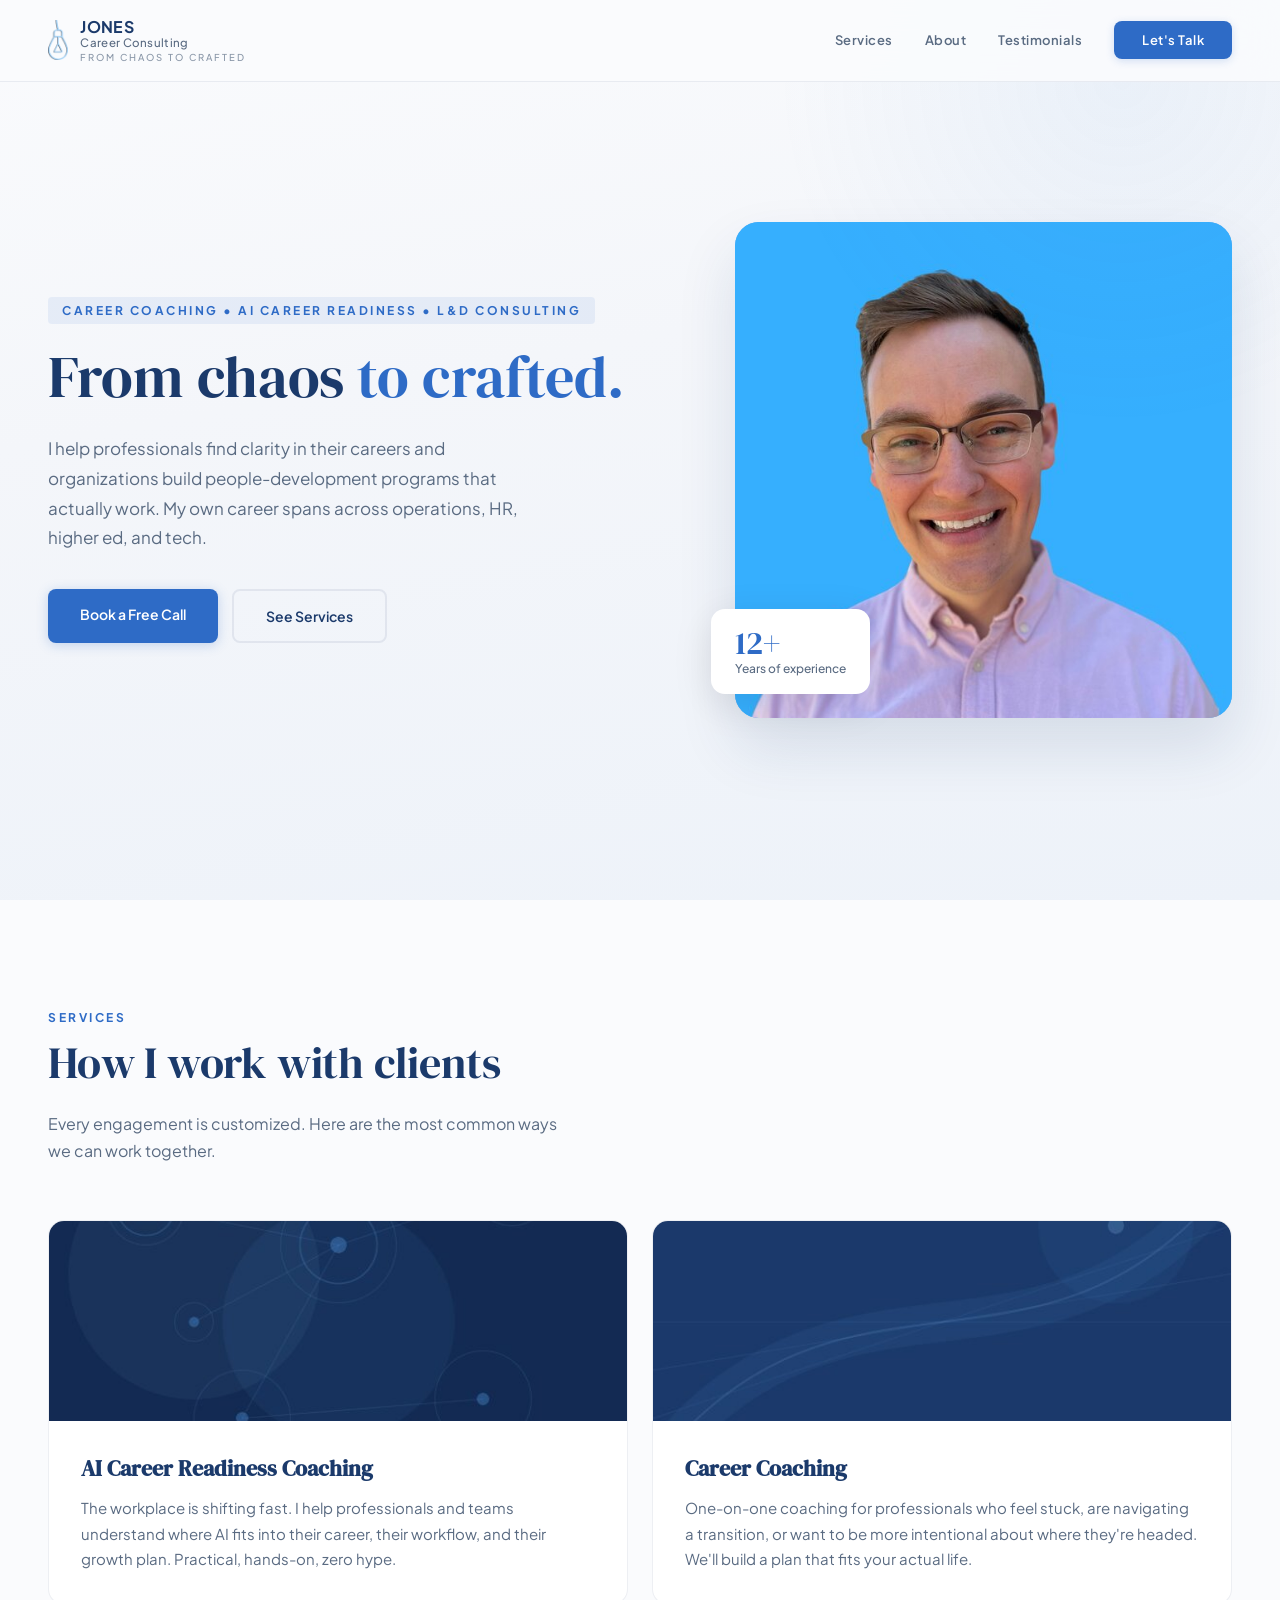
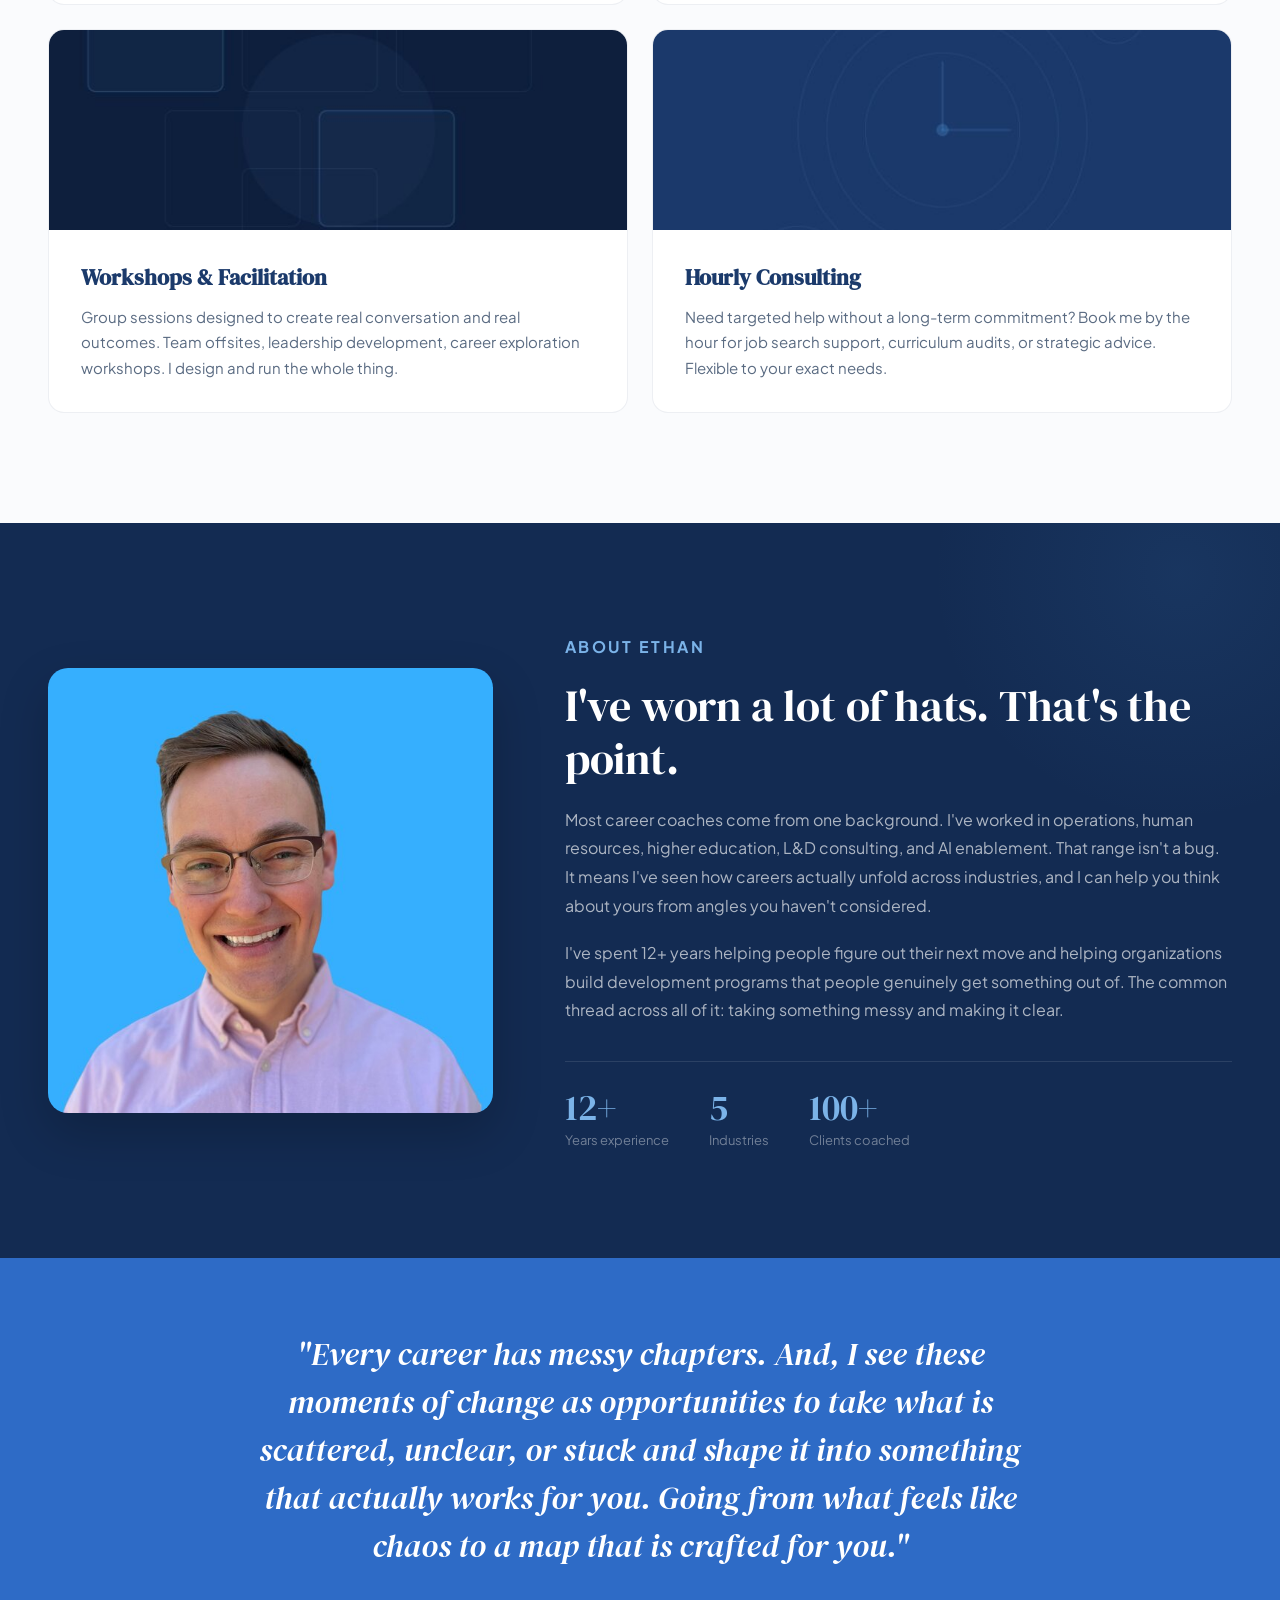
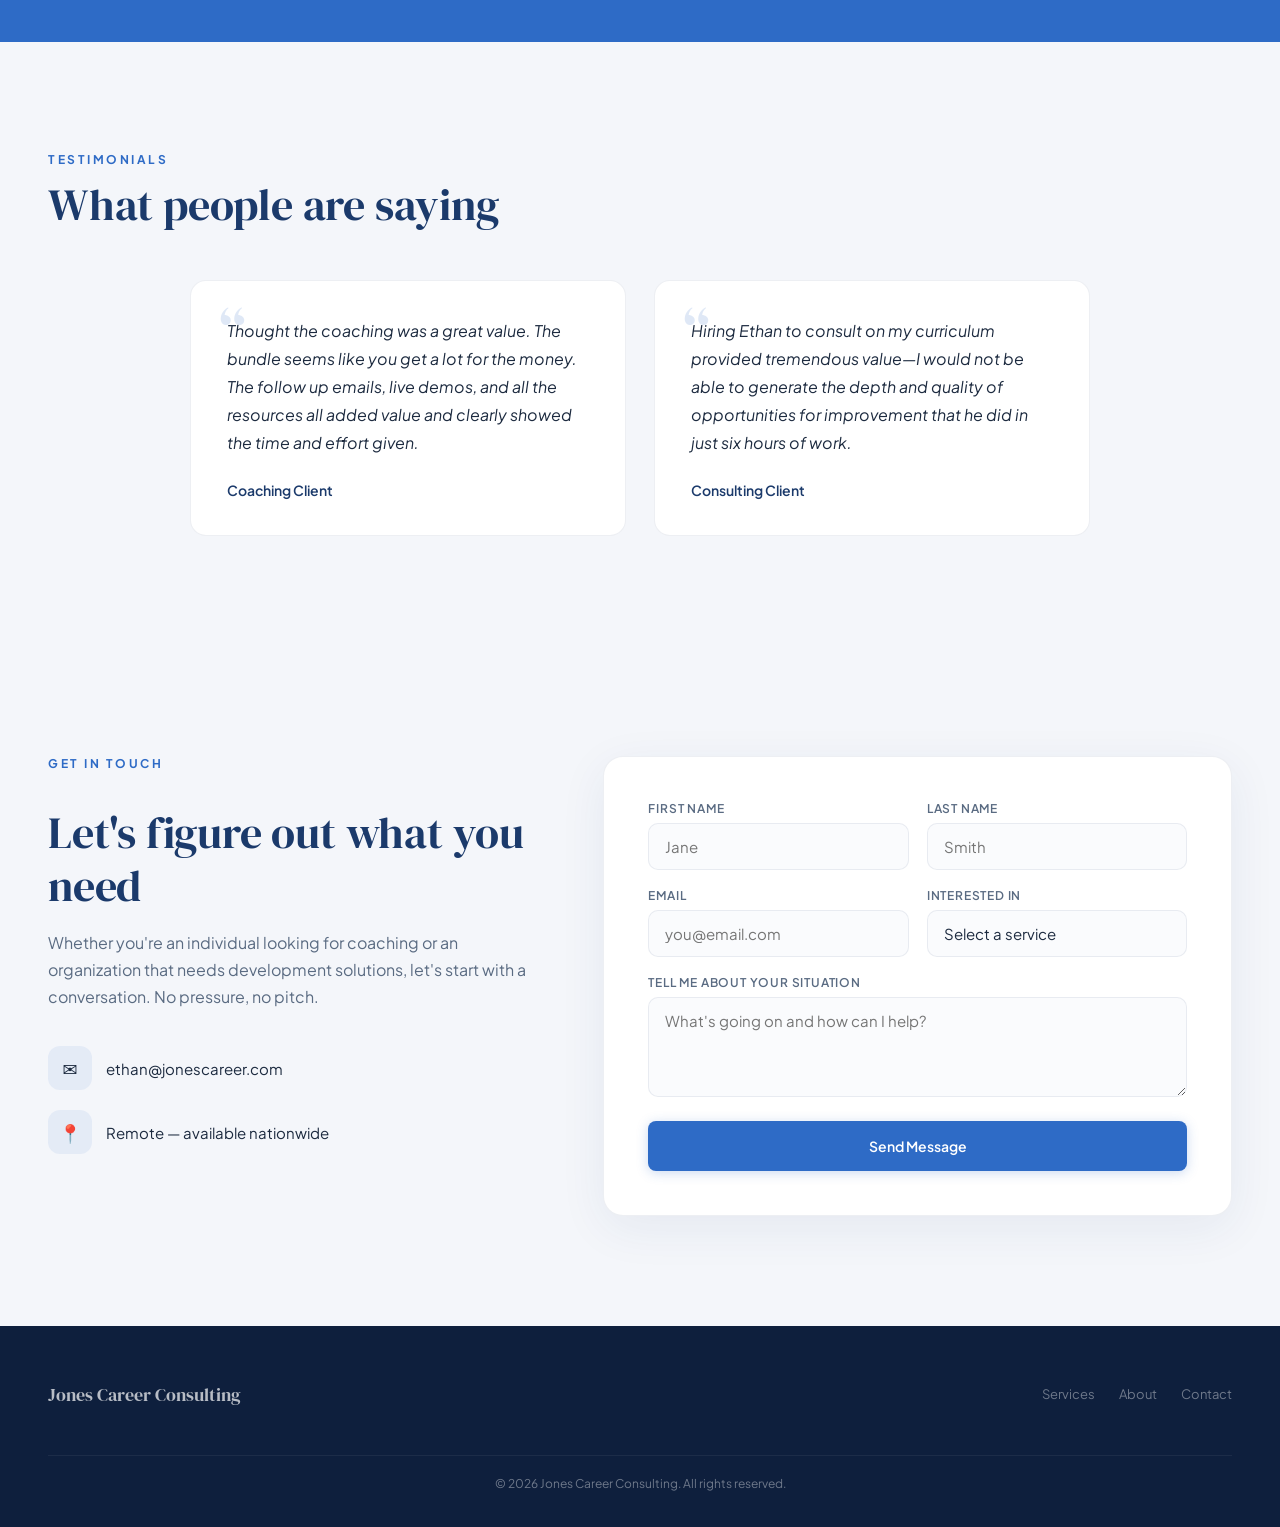
==== index.html @ 10274bfc "Add files via upload" ====
<!DOCTYPE html>
<html lang="en">
<head>
<meta charset="UTF-8">
<meta name="viewport" content="width=device-width, initial-scale=1.0">
<title>Jones Career Consulting | From Chaos to Crafted</title>
<meta name="description" content="Career coaching, L&D consulting, and AI enablement with Ethan Jones. 12+ years helping professionals and organizations grow.">
<link rel="preconnect" href="https://fonts.googleapis.com">
<link href="https://fonts.googleapis.com/css2?family=DM+Serif+Display:ital@0;1&family=Plus+Jakarta+Sans:wght@300;400;500;600;700&display=swap" rel="stylesheet">
<style>
  *, *::before, *::after { margin: 0; padding: 0; box-sizing: border-box; }

  :root {
    --navy: #1B3A6B;
    --navy-deep: #132B52;
    --navy-dark: #0E1F3D;
    --blue: #4A90D9;
    --blue-light: #7BB3E8;
    --blue-pale: #B8D4F0;
    --sky: #56A0E8;
    --bg: #FAFBFD;
    --bg-warm: #F4F6FA;
    --bg-card: #FFFFFF;
    --text: #1C2A3F;
    --text-soft: #5A6B82;
    --text-muted: #8A97A8;
    --accent: #2E6BC6;
    --accent-hover: #1B3A6B;
    --border: rgba(27,58,107,0.08);
    --serif: 'DM Serif Display', Georgia, serif;
    --sans: 'Plus Jakarta Sans', system-ui, sans-serif;
  }

  html { scroll-behavior: smooth; }
  body {
    font-family: var(--sans); color: var(--text); background: var(--bg);
    overflow-x: hidden; -webkit-font-smoothing: antialiased;
  }

  /* ---- NAV ---- */
  nav {
    position: fixed; top: 0; left: 0; right: 0; z-index: 100;
    display: flex; justify-content: space-between; align-items: center;
    padding: 18px 48px;
    background: rgba(250,251,253,0.92); backdrop-filter: blur(20px);
    border-bottom: 1px solid var(--border);
    transition: all 0.3s;
  }
  nav.scrolled { padding: 12px 48px; box-shadow: 0 4px 24px rgba(0,0,0,0.06); }
  .nav-brand { display: flex; align-items: center; gap: 12px; text-decoration: none; }
  .nav-brand-icon { height: 40px; width: auto; transition: height 0.3s; }
  nav.scrolled .nav-brand-icon { height: 32px; }
  .nav-brand-text { display: flex; flex-direction: column; line-height: 1.15; }
  .nav-brand-name { font-family: var(--sans); font-size: 16px; font-weight: 700; color: var(--navy); letter-spacing: 0.3px; }
  .nav-brand-sub { font-family: var(--sans); font-size: 11.5px; font-weight: 500; color: var(--text-soft); letter-spacing: 0.3px; }
  .nav-brand-tagline { font-family: var(--sans); font-size: 9.5px; font-weight: 500; color: var(--text-muted); letter-spacing: 2px; text-transform: uppercase; margin-top: 2px; }
  nav.scrolled .nav-brand-tagline { display: none; }
  .nav-links { display: flex; gap: 32px; align-items: center; }
  .nav-links a {
    font-size: 13px; font-weight: 600; color: var(--text-soft);
    text-decoration: none; letter-spacing: 0.5px;
    transition: color 0.3s; position: relative;
  }
  .nav-links a:not(.nav-cta):hover { color: var(--accent); }
  .nav-cta {
    background: var(--accent) !important; color: #fff !important;
    padding: 11px 28px; border-radius: 8px;
    transition: all 0.3s !important;
    box-shadow: 0 2px 8px rgba(46,107,198,0.2);
  }
  .nav-cta:hover { background: var(--accent-hover) !important; transform: translateY(-1px); box-shadow: 0 4px 16px rgba(46,107,198,0.3) !important; }

  .mobile-toggle { display: none; background: none; border: none; cursor: pointer; padding: 8px; }
  .mobile-toggle span { display: block; width: 24px; height: 2px; background: var(--text); margin: 5px 0; transition: all 0.3s; }

  /* ---- HERO ---- */
  .hero {
    min-height: 100vh; display: flex; align-items: center;
    padding: 120px 48px 80px;
    background: linear-gradient(170deg, var(--bg) 0%, var(--bg-warm) 40%, #EDF2F9 100%);
    position: relative; overflow: hidden;
  }
  .hero::after {
    content: ''; position: absolute; top: -30%; right: -15%;
    width: 700px; height: 700px; border-radius: 50%;
    background: radial-gradient(circle, rgba(74,144,217,0.07) 0%, transparent 70%);
    pointer-events: none;
  }
  .hero-inner {
    max-width: 1200px; margin: 0 auto; width: 100%;
    display: grid; grid-template-columns: 1.1fr 0.9fr; gap: 80px; align-items: center;
  }
  .hero-text { position: relative; z-index: 2; }
  .hero-tag {
    display: inline-block; font-size: 12px; font-weight: 700;
    letter-spacing: 2.5px; text-transform: uppercase;
    color: var(--accent); margin-bottom: 20px;
    padding: 6px 14px; background: rgba(46,107,198,0.08); border-radius: 4px;
    opacity: 0; animation: fadeUp 0.7s 0.2s forwards;
  }
  .hero h1 {
    font-family: var(--serif); font-size: clamp(38px, 4.5vw, 60px);
    font-weight: 400; line-height: 1.15; color: var(--navy);
    margin-bottom: 24px; letter-spacing: -0.3px;
    opacity: 0; animation: fadeUp 0.7s 0.35s forwards;
  }
  .hero h1 span { color: var(--accent); }
  .hero-desc {
    font-size: 17px; line-height: 1.75; color: var(--text-soft);
    max-width: 500px; margin-bottom: 36px;
    opacity: 0; animation: fadeUp 0.7s 0.5s forwards;
  }
  .hero-btns {
    display: flex; gap: 14px; flex-wrap: wrap;
    opacity: 0; animation: fadeUp 0.7s 0.65s forwards;
  }
  .btn-primary {
    display: inline-block; padding: 16px 32px;
    background: var(--accent); color: #fff;
    text-decoration: none; font-size: 14px; font-weight: 600;
    border-radius: 8px; transition: all 0.3s; border: none; cursor: pointer;
    box-shadow: 0 2px 12px rgba(46,107,198,0.25);
    font-family: var(--sans);
  }
  .btn-primary:hover { background: var(--accent-hover); transform: translateY(-2px); box-shadow: 0 6px 20px rgba(46,107,198,0.3); }
  .btn-outline {
    display: inline-block; padding: 16px 32px;
    background: transparent; color: var(--navy);
    text-decoration: none; font-size: 14px; font-weight: 600;
    border-radius: 8px; border: 2px solid var(--border);
    transition: all 0.3s; cursor: pointer; font-family: var(--sans);
  }
  .btn-outline:hover { border-color: var(--accent); color: var(--accent); }

  .hero-visual {
    position: relative;
    opacity: 0; animation: fadeIn 1s 0.5s forwards;
  }
  .hero-photo-frame {
    position: relative; border-radius: 24px; overflow: hidden;
    box-shadow: 0 30px 60px rgba(27,58,107,0.12);
    background: var(--sky);
  }
  .hero-photo-frame img { width: 100%; height: auto; display: block; }
  .hero-stat-card {
    position: absolute; bottom: 24px; left: -24px;
    background: #fff; padding: 18px 24px; border-radius: 14px;
    box-shadow: 0 10px 40px rgba(0,0,0,0.1);
    animation: float 5s ease-in-out infinite;
    z-index: 3;
  }
  .hero-stat-card .num {
    font-family: var(--serif); font-size: 32px; color: var(--accent); line-height: 1;
  }
  .hero-stat-card .label { font-size: 12px; color: var(--text-soft); margin-top: 2px; font-weight: 500; }

  /* ---- SECTION SHARED ---- */
  .section-pad { padding: 110px 48px; }
  .section-tag {
    font-size: 12px; font-weight: 700; letter-spacing: 2.5px;
    text-transform: uppercase; color: var(--accent); margin-bottom: 12px;
  }
  .section-title {
    font-family: var(--serif); font-size: clamp(30px, 3.5vw, 44px);
    font-weight: 400; color: var(--navy); margin-bottom: 20px;
    letter-spacing: -0.2px; line-height: 1.2;
  }
  .section-desc { font-size: 16px; color: var(--text-soft); line-height: 1.7; max-width: 520px; }

  /* ---- SERVICES ---- */
  .services { background: var(--bg); }
  .services-header { max-width: 1200px; margin: 0 auto 56px; }
  .services-grid {
    max-width: 1200px; margin: 0 auto;
    display: grid; grid-template-columns: repeat(2, 1fr); gap: 24px;
  }
  .svc-card {
    background: #fff; border: 1px solid var(--border); border-radius: 16px;
    transition: all 0.4s; position: relative; overflow: hidden;
    cursor: default;
  }
  .svc-card::after {
    content: ''; position: absolute; bottom: 0; left: 0; right: 0; height: 3px;
    background: linear-gradient(90deg, var(--blue), var(--blue-light));
    transform: scaleX(0); transform-origin: left; transition: transform 0.4s;
  }
  .svc-card:hover { transform: translateY(-4px); box-shadow: 0 12px 40px rgba(27,58,107,0.08); }
  .svc-card:hover::after { transform: scaleX(1); }
  .svc-photo {
    width: 100%; height: 200px; object-fit: cover;
    display: block; transition: transform 0.5s;
  }
  .svc-card:hover .svc-photo { transform: scale(1.03); }
  .svc-photo-wrap { overflow: hidden; }
  .svc-body { padding: 32px; }
  .svc-card h3 { font-family: var(--serif); font-size: 22px; margin-bottom: 12px; color: var(--navy); }
  .svc-card p { font-size: 15px; line-height: 1.7; color: var(--text-soft); }

  /* ---- ABOUT ---- */
  .about { background: var(--navy-deep); color: #fff; position: relative; overflow: hidden; }
  .about::before {
    content: ''; position: absolute; top: -200px; right: -150px;
    width: 500px; height: 500px; border-radius: 50%;
    background: radial-gradient(circle, rgba(74,144,217,0.1) 0%, transparent 70%);
  }
  .about-grid {
    max-width: 1200px; margin: 0 auto;
    display: grid; grid-template-columns: 0.8fr 1.2fr; gap: 72px; align-items: center;
  }
  .about-photo { border-radius: 20px; overflow: hidden; box-shadow: 0 20px 50px rgba(0,0,0,0.2); }
  .about-photo img { width: 100%; height: auto; display: block; }
  .about-content .section-tag { color: var(--blue-light); }
  .about-content .section-title { color: #fff; }
  .about-content p { font-size: 16px; line-height: 1.8; color: rgba(255,255,255,0.65); margin-bottom: 18px; }
  .about-stats {
    display: flex; gap: 40px; margin-top: 36px; padding-top: 28px;
    border-top: 1px solid rgba(255,255,255,0.1);
  }
  .about-stat .num { font-family: var(--serif); font-size: 36px; color: var(--blue-light); line-height: 1; }
  .about-stat .label { font-size: 13px; color: rgba(255,255,255,0.4); margin-top: 6px; }

  /* ---- TAGLINE BANNER ---- */
  .tagline-banner {
    padding: 72px 48px; background: var(--accent);
    text-align: center;
  }
  .tagline-banner h2 {
    font-family: var(--serif); font-size: clamp(22px, 2.5vw, 32px);
    font-weight: 400; color: #fff; font-style: italic;
    max-width: 800px; margin: 0 auto; line-height: 1.5;
  }

  /* ---- TESTIMONIALS ---- */
  .testimonials { background: var(--bg-warm); }
  .testimonials-header { max-width: 1200px; margin: 0 auto 48px; }
  .testimonials-grid {
    max-width: 900px; margin: 0 auto;
    display: grid; grid-template-columns: repeat(auto-fit, minmax(320px, 1fr)); gap: 28px;
  }
  .test-card {
    background: #fff; border: 1px solid var(--border); border-radius: 16px;
    padding: 36px; position: relative;
  }
  .test-card .quote-mark {
    font-family: var(--serif); font-size: 64px; color: var(--accent);
    opacity: 0.15; line-height: 1; position: absolute; top: 20px; left: 28px;
  }
  .test-card p {
    font-size: 16px; font-style: italic; line-height: 1.75; color: var(--text);
    margin-bottom: 24px; position: relative; z-index: 1;
  }
  .test-author { font-size: 14px; font-weight: 600; color: var(--navy); }
  .test-role { font-size: 13px; color: var(--text-muted); margin-top: 2px; }

  /* ---- BLOG / CONTENT ---- */
  .content { background: var(--bg); }
  .content-header {
    max-width: 1200px; margin: 0 auto 48px;
    display: flex; justify-content: space-between; align-items: flex-end; flex-wrap: wrap; gap: 20px;
  }
  .articles-grid {
    max-width: 1200px; margin: 0 auto;
    display: grid; grid-template-columns: repeat(auto-fit, minmax(320px, 1fr)); gap: 28px;
  }
  .article-card {
    background: #fff; border-radius: 16px; overflow: hidden;
    border: 1px solid var(--border); transition: all 0.3s; cursor: pointer;
  }
  .article-card:hover { transform: translateY(-4px); box-shadow: 0 12px 36px rgba(27,58,107,0.08); }
  .article-thumb {
    height: 200px; overflow: hidden;
    background: linear-gradient(135deg, var(--bg-warm), #dde4ef);
    display: flex; align-items: center; justify-content: center;
    position: relative;
  }
  .article-thumb .thumb-icon { font-size: 48px; opacity: 0.3; }
  .article-body { padding: 28px; }
  .article-meta { font-size: 11px; font-weight: 700; color: var(--accent); letter-spacing: 1.5px; text-transform: uppercase; margin-bottom: 10px; }
  .article-body h3 { font-family: var(--serif); font-size: 20px; color: var(--navy); margin-bottom: 10px; line-height: 1.35; }
  .article-body p { font-size: 14px; color: var(--text-soft); line-height: 1.65; }

  /* ---- CONTACT ---- */
  .contact { background: var(--bg-warm); }
  .contact-grid {
    max-width: 1200px; margin: 0 auto;
    display: grid; grid-template-columns: 1fr 1.3fr; gap: 72px; align-items: start;
  }
  .contact-info .section-title { margin-bottom: 16px; }
  .contact-info > p { margin-bottom: 36px; }
  .contact-detail { display: flex; align-items: center; gap: 14px; margin-bottom: 20px; }
  .contact-icon {
    width: 44px; height: 44px; border-radius: 12px;
    background: rgba(46,107,198,0.08);
    display: flex; align-items: center; justify-content: center;
    font-size: 18px; flex-shrink: 0;
  }
  .contact-detail span { font-size: 15px; color: var(--text); }

  .contact-form {
    background: #fff; padding: 44px; border-radius: 20px;
    box-shadow: 0 12px 48px rgba(27,58,107,0.07);
    border: 1px solid var(--border);
  }
  .form-row { display: grid; grid-template-columns: 1fr 1fr; gap: 18px; margin-bottom: 18px; }
  .form-group { display: flex; flex-direction: column; }
  .form-group.full { margin-bottom: 18px; }
  .form-group label {
    font-size: 12px; font-weight: 600; letter-spacing: 0.8px;
    text-transform: uppercase; color: var(--text-soft); margin-bottom: 7px;
  }
  .form-group input, .form-group select, .form-group textarea {
    font-family: var(--sans); padding: 13px 16px;
    border: 1.5px solid var(--border); border-radius: 10px;
    font-size: 15px; color: var(--text); background: var(--bg);
    transition: border-color 0.3s, box-shadow 0.3s; outline: none;
    width: 100%; box-sizing: border-box;
  }
  .form-group input:focus, .form-group select:focus, .form-group textarea:focus {
    border-color: var(--accent); box-shadow: 0 0 0 3px rgba(46,107,198,0.08);
  }
  .form-group textarea { min-height: 100px; resize: vertical; }
  .form-group select { appearance: none; cursor: pointer; }
  .form-submit { width: 100%; margin-top: 6px; font-family: var(--sans); font-size: 14px; }

  .form-success { text-align: center; padding: 48px 20px; }
  .form-success .check {
    width: 60px; height: 60px; border-radius: 50%;
    background: rgba(46,107,198,0.08); display: flex; align-items: center; justify-content: center;
    font-size: 26px; margin: 0 auto 20px;
  }
  .form-success h3 { font-family: var(--serif); font-size: 24px; color: var(--navy); margin-bottom: 8px; }
  .form-success p { font-size: 15px; color: var(--text-soft); }

  /* ---- FOOTER ---- */
  footer {
    padding: 56px 48px 36px; background: var(--navy-dark); color: rgba(255,255,255,0.4);
  }
  .footer-inner {
    max-width: 1200px; margin: 0 auto;
    display: flex; justify-content: space-between; align-items: center; flex-wrap: wrap; gap: 20px;
  }
  .footer-brand { font-family: var(--serif); font-size: 18px; color: rgba(255,255,255,0.7); }
  .footer-links { display: flex; gap: 24px; }
  .footer-links a { color: rgba(255,255,255,0.4); text-decoration: none; font-size: 13px; transition: color 0.3s; }
  .footer-links a:hover { color: var(--blue-light); }
  .footer-copy { width: 100%; text-align: center; font-size: 12px; margin-top: 28px; padding-top: 20px; border-top: 1px solid rgba(255,255,255,0.06); }

  /* ---- ANIMATIONS ---- */
  @keyframes fadeUp { from { opacity: 0; transform: translateY(22px); } to { opacity: 1; transform: translateY(0); } }
  @keyframes fadeIn { from { opacity: 0; } to { opacity: 1; } }
  @keyframes float { 0%, 100% { transform: translateY(0); } 50% { transform: translateY(-8px); } }

  .reveal { opacity: 0; transform: translateY(36px); transition: opacity 0.7s cubic-bezier(0.16,1,0.3,1), transform 0.7s cubic-bezier(0.16,1,0.3,1); }
  .reveal.visible { opacity: 1; transform: translateY(0); }

  /* ---- RESPONSIVE ---- */
  @media (max-width: 900px) {
    nav { padding: 14px 24px; }
    .nav-links a:not(.nav-cta) { display: none; }
    .mobile-toggle { display: block; }
    .hero { padding: 100px 24px 60px; }
    .hero-inner { grid-template-columns: 1fr; gap: 48px; text-align: center; }
    .hero-desc { margin-left: auto; margin-right: auto; }
    .hero-btns { justify-content: center; }
    .hero-visual { max-width: 380px; margin: 0 auto; }
    .hero-stat-card { left: auto; right: -12px; bottom: 16px; }
    .about-grid { grid-template-columns: 1fr; gap: 40px; }
    .about-photo { max-width: 400px; margin: 0 auto; }
    .about-stats { gap: 24px; justify-content: center; }
    .contact-grid { grid-template-columns: 1fr; gap: 40px; }
    .contact-form { padding: 28px 20px; }
    .form-row { grid-template-columns: 1fr; }
    .section-pad { padding: 80px 24px; }
    .services-grid { grid-template-columns: 1fr; }
    .content-header { flex-direction: column; align-items: flex-start; }
    .footer-inner { flex-direction: column; text-align: center; }
    .footer-links { justify-content: center; }
  }
</style>
</head>
<body>

<!-- NAV -->
<nav id="nav">
  <a href="#" class="nav-brand">
    <img src="[data-uri]" alt="Jones" class="nav-brand-icon">
    <div class="nav-brand-text">
      <span class="nav-brand-name">JONES</span>
      <span class="nav-brand-sub">Career Consulting</span>
      <span class="nav-brand-tagline">From Chaos to Crafted</span>
    </div>
  </a>
  <div class="nav-links">
    <a href="#services">Services</a>
    <a href="#about">About</a>
    <a href="#testimonials">Testimonials</a>
    <a href="#contact" class="nav-cta">Let's Talk</a>
  </div>
</nav>

<!-- HERO -->
<section class="hero">
  <div class="hero-inner">
    <div class="hero-text">
      <span class="hero-tag">Career Coaching &bull; AI Career Readiness &bull; L&amp;D Consulting</span>
      <h1>From chaos <span>to crafted.</span></h1>
      <p class="hero-desc">I help professionals find clarity in their careers and organizations build people-development programs that actually work. My own career spans across operations, HR, higher ed, and tech.</p>
      <div class="hero-btns">
        <a href="#contact" class="btn-primary">Book a Free Call</a>
        <a href="#services" class="btn-outline">See Services</a>
      </div>
    </div>
    <div class="hero-visual">
      <div class="hero-photo-frame">
        <img src="[data-uri]" alt="Ethan Jones">
      </div>
      <div class="hero-stat-card">
        <div class="num">12+</div>
        <div class="label">Years of experience</div>
      </div>
    </div>
  </div>
</section>

<!-- SERVICES -->
<section class="services section-pad" id="services">
  <div class="services-header reveal">
    <p class="section-tag">Services</p>
    <h2 class="section-title">How I work with clients</h2>
    <p class="section-desc">Every engagement is customized. Here are the most common ways we can work together.</p>
  </div>
  <div class="services-grid">
    <div class="svc-card reveal">
      <div class="svc-photo-wrap">
        <img class="svc-photo" src="[data-uri]" alt="AI Career Readiness">
      </div>
      <div class="svc-body">
        <h3>AI Career Readiness Coaching</h3>
        <p>The workplace is shifting fast. I help professionals and teams understand where AI fits into their career, their workflow, and their growth plan. Practical, hands-on, zero hype.</p>
      </div>
    </div>
    <div class="svc-card reveal">
      <div class="svc-photo-wrap">
        <img class="svc-photo" src="[data-uri]" alt="Career Coaching">
      </div>
      <div class="svc-body">
        <h3>Career Coaching</h3>
        <p>One-on-one coaching for professionals who feel stuck, are navigating a transition, or want to be more intentional about where they're headed. We'll build a plan that fits your actual life.</p>
      </div>
    </div>
    <div class="svc-card reveal">
      <div class="svc-photo-wrap">
        <img class="svc-photo" src="[data-uri]" alt="Workshops and Facilitation">
      </div>
      <div class="svc-body">
        <h3>Workshops &amp; Facilitation</h3>
        <p>Group sessions designed to create real conversation and real outcomes. Team offsites, leadership development, career exploration workshops. I design and run the whole thing.</p>
      </div>
    </div>
    <div class="svc-card reveal">
      <div class="svc-photo-wrap">
        <img class="svc-photo" src="[data-uri]" alt="Hourly Consulting">
      </div>
      <div class="svc-body">
        <h3>Hourly Consulting</h3>
        <p>Need targeted help without a long-term commitment? Book me by the hour for job search support, curriculum audits, or strategic advice. Flexible to your exact needs.</p>
      </div>
    </div>
  </div>
</section>

<!-- ABOUT -->
<section class="about section-pad" id="about">
  <div class="about-grid">
    <div class="about-photo reveal">
      <img src="[data-uri]" alt="Ethan Jones">
    </div>
    <div class="about-content">
      <p class="section-tag reveal">About Ethan</p>
      <h2 class="section-title reveal">I've worn a lot of hats. That's the point.</h2>
      <p class="reveal">Most career coaches come from one background. I've worked in operations, human resources, higher education, L&D consulting, and AI enablement. That range isn't a bug. It means I've seen how careers actually unfold across industries, and I can help you think about yours from angles you haven't considered.</p>
      <p class="reveal">I've spent 12+ years helping people figure out their next move and helping organizations build development programs that people genuinely get something out of. The common thread across all of it: taking something messy and making it clear.</p>
      <div class="about-stats reveal">
        <div class="about-stat">
          <div class="num">12+</div>
          <div class="label">Years experience</div>
        </div>
        <div class="about-stat">
          <div class="num">5</div>
          <div class="label">Industries</div>
        </div>
        <div class="about-stat">
          <div class="num">100+</div>
          <div class="label">Clients coached</div>
        </div>
      </div>
    </div>
  </div>
</section>

<!-- TAGLINE -->
<div class="tagline-banner">
  <h2 class="reveal">"Every career has messy chapters. And, I see these moments of change as opportunities to take what is scattered, unclear, or stuck and shape it into something that actually works for you. Going from what feels like chaos to a map that is crafted for you."</h2>
</div>

<!-- TESTIMONIALS -->
<section class="testimonials section-pad" id="testimonials">
  <div class="testimonials-header reveal">
    <p class="section-tag">Testimonials</p>
    <h2 class="section-title">What people are saying</h2>
  </div>
  <div class="testimonials-grid">
    <div class="test-card reveal">
      <span class="quote-mark">&ldquo;</span>
      <p>Thought the coaching was a great value. The bundle seems like you get a lot for the money. The follow up emails, live demos, and all the resources all added value and clearly showed the time and effort given.</p>
      <div class="test-author">Coaching Client</div>
    </div>
    <div class="test-card reveal">
      <span class="quote-mark">&ldquo;</span>
      <p>Hiring Ethan to consult on my curriculum provided tremendous value&mdash;I would not be able to generate the depth and quality of opportunities for improvement that he did in just six hours of work.</p>
      <div class="test-author">Consulting Client</div>
    </div>
  </div>
</section>

<!-- CONTACT -->
<section class="contact section-pad" id="contact">
  <div class="contact-grid">
    <div class="contact-info reveal">
      <p class="section-tag">Get in touch</p>
      <h2 class="section-title">Let's figure out what you need</h2>
      <p class="section-desc">Whether you're an individual looking for coaching or an organization that needs development solutions, let's start with a conversation. No pressure, no pitch.</p>
      <div class="contact-detail">
        <div class="contact-icon">&#9993;</div>
        <span>ethan@jonescareer.com</span>
      </div>
      <div class="contact-detail">
        <div class="contact-icon">&#128205;</div>
        <span>Remote &mdash; available nationwide</span>
      </div>
    </div>
    <div class="contact-form reveal" id="contactForm">
      <div class="form-row">
        <div class="form-group">
          <label>First Name</label>
          <input type="text" placeholder="Jane">
        </div>
        <div class="form-group">
          <label>Last Name</label>
          <input type="text" placeholder="Smith">
        </div>
      </div>
      <div class="form-row">
        <div class="form-group">
          <label>Email</label>
          <input type="email" placeholder="you@email.com">
        </div>
        <div class="form-group">
          <label>Interested In</label>
          <select>
            <option value="">Select a service</option>
            <option>Career Coaching</option>
            <option>L&amp;D Consulting</option>
            <option>AI Enablement</option>
            <option>Workshops &amp; Facilitation</option>
            <option>Not sure yet</option>
          </select>
        </div>
      </div>
      <div class="form-group full">
        <label>Tell me about your situation</label>
        <textarea placeholder="What's going on and how can I help?"></textarea>
      </div>
      <button class="btn-primary form-submit" onclick="submitForm()">Send Message</button>
    </div>
  </div>
</section>

<!-- FOOTER -->
<footer>
  <div class="footer-inner">
    <div class="footer-brand">Jones Career Consulting</div>
    <div class="footer-links">
      <a href="#services">Services</a>
      <a href="#about">About</a>
      <a href="#contact">Contact</a>
    </div>
    <p class="footer-copy">&copy; 2026 Jones Career Consulting. All rights reserved.</p>
  </div>
</footer>

<script>
  // Nav scroll
  const nav = document.getElementById('nav');
  window.addEventListener('scroll', () => nav.classList.toggle('scrolled', window.scrollY > 50));

  // Scroll reveal
  const obs = new IntersectionObserver((entries) => {
    entries.forEach((e, i) => {
      if (e.isIntersecting) {
        setTimeout(() => e.target.classList.add('visible'), i * 60);
        obs.unobserve(e.target);
      }
    });
  }, { threshold: 0.12, rootMargin: '0px 0px -30px 0px' });
  document.querySelectorAll('.reveal').forEach(el => obs.observe(el));

  // Form
  function submitForm() {
    document.getElementById('contactForm').innerHTML =
      '<div class="form-success"><div class="check">&#10003;</div><h3>Message sent!</h3><p>I\'ll get back to you within 24 hours.</p></div>';
  }
</script>

</body>
</html>
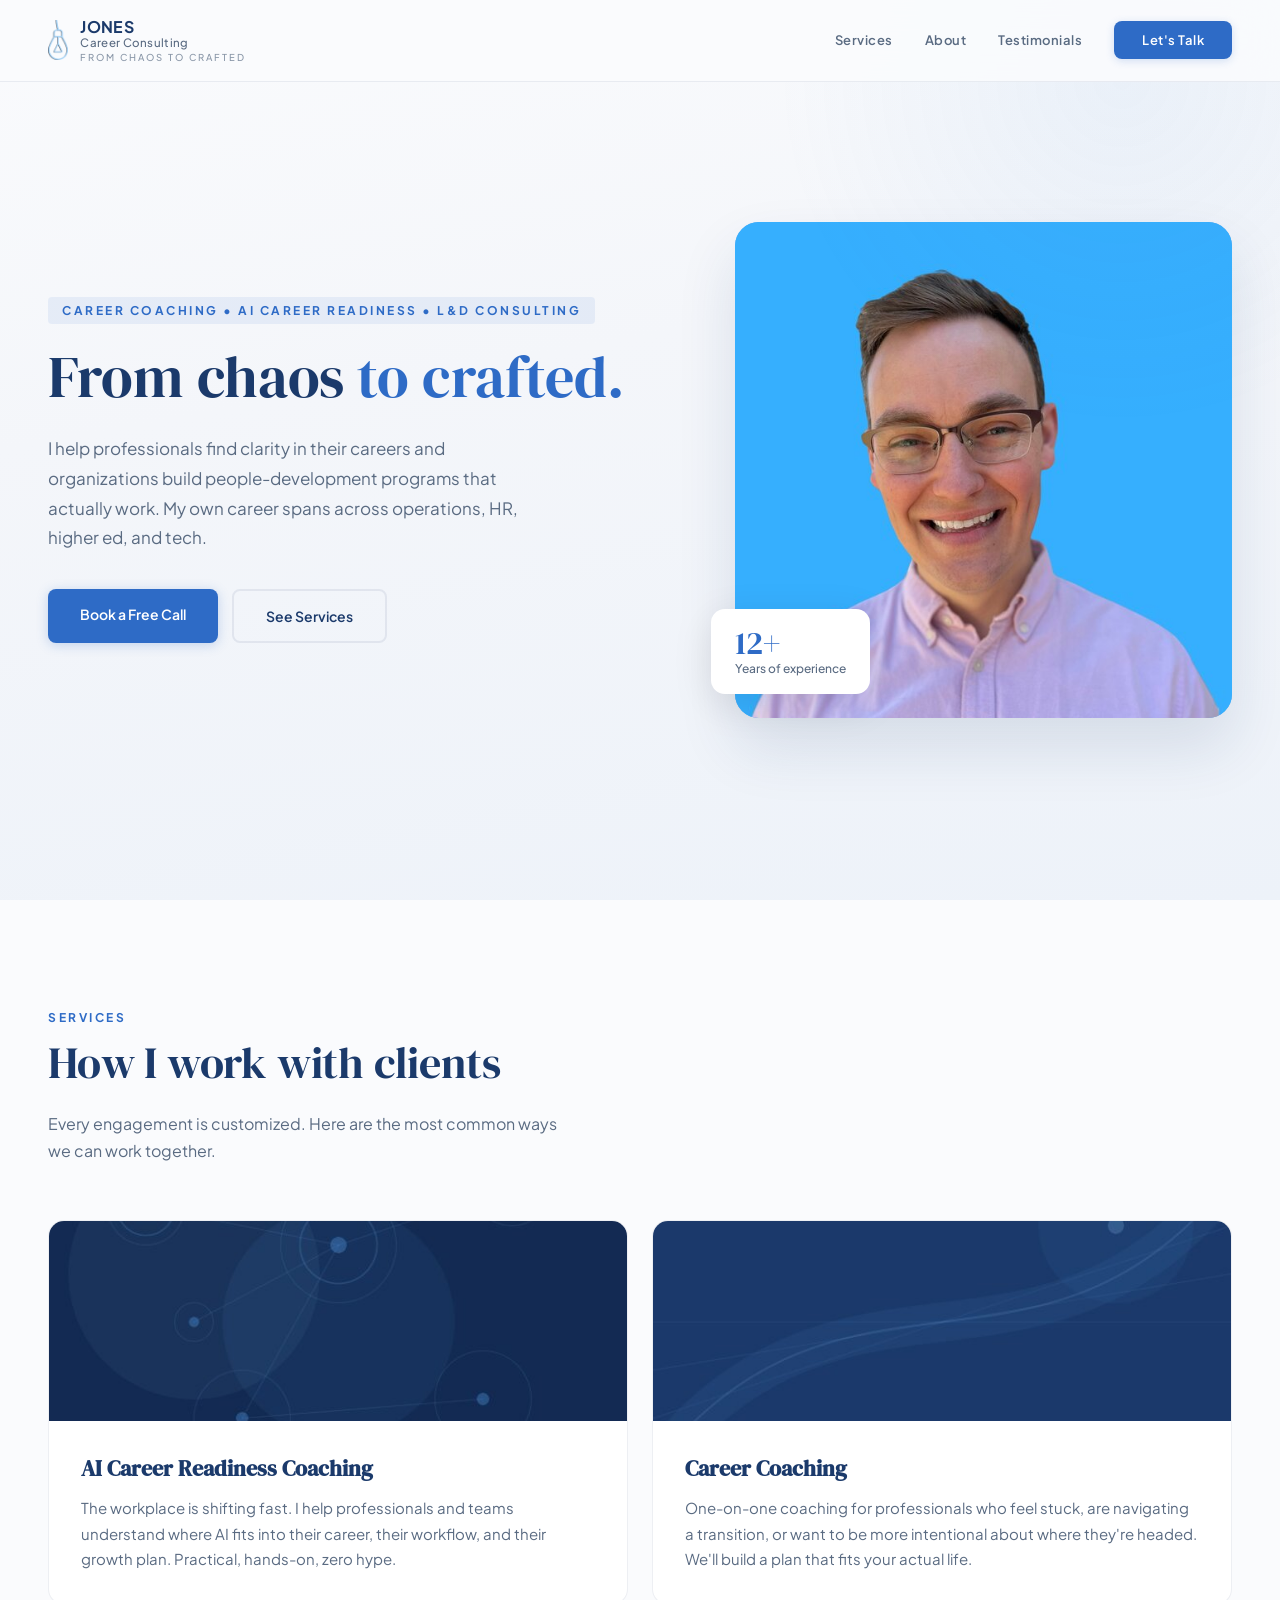
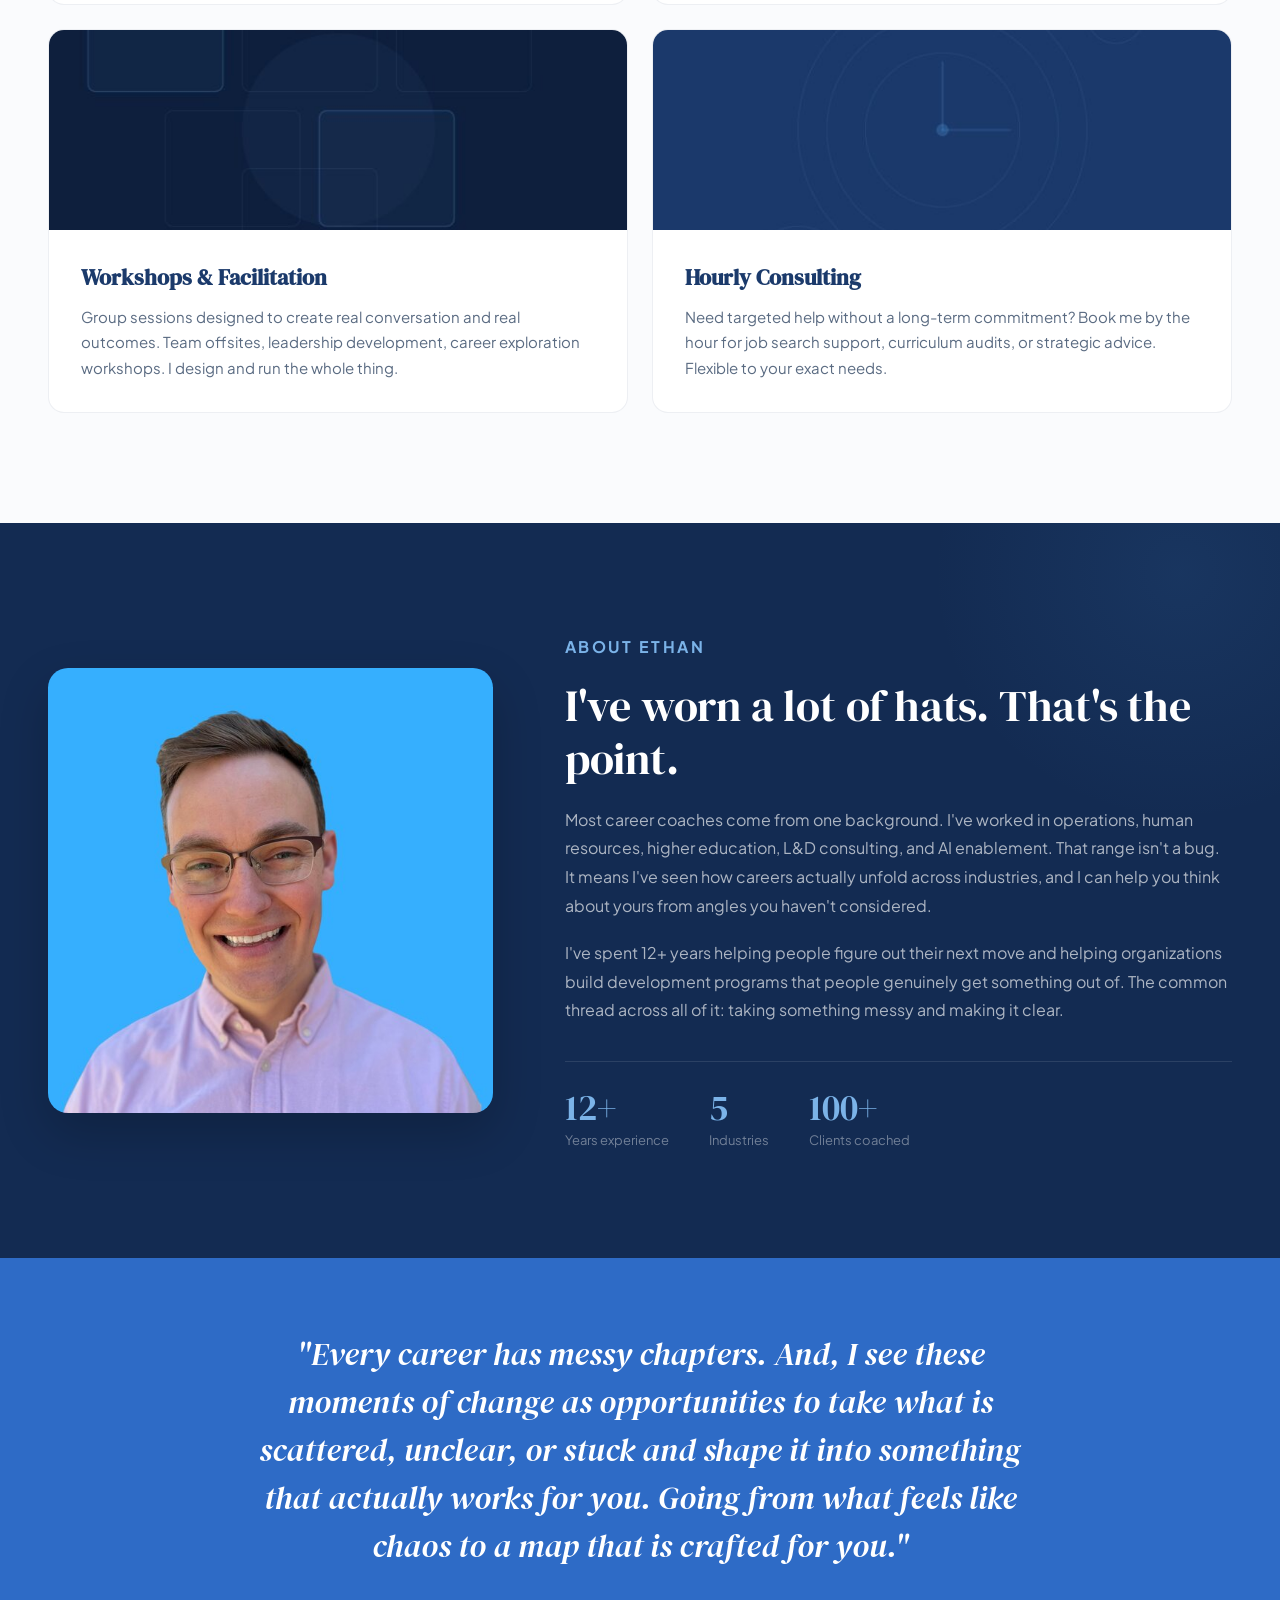
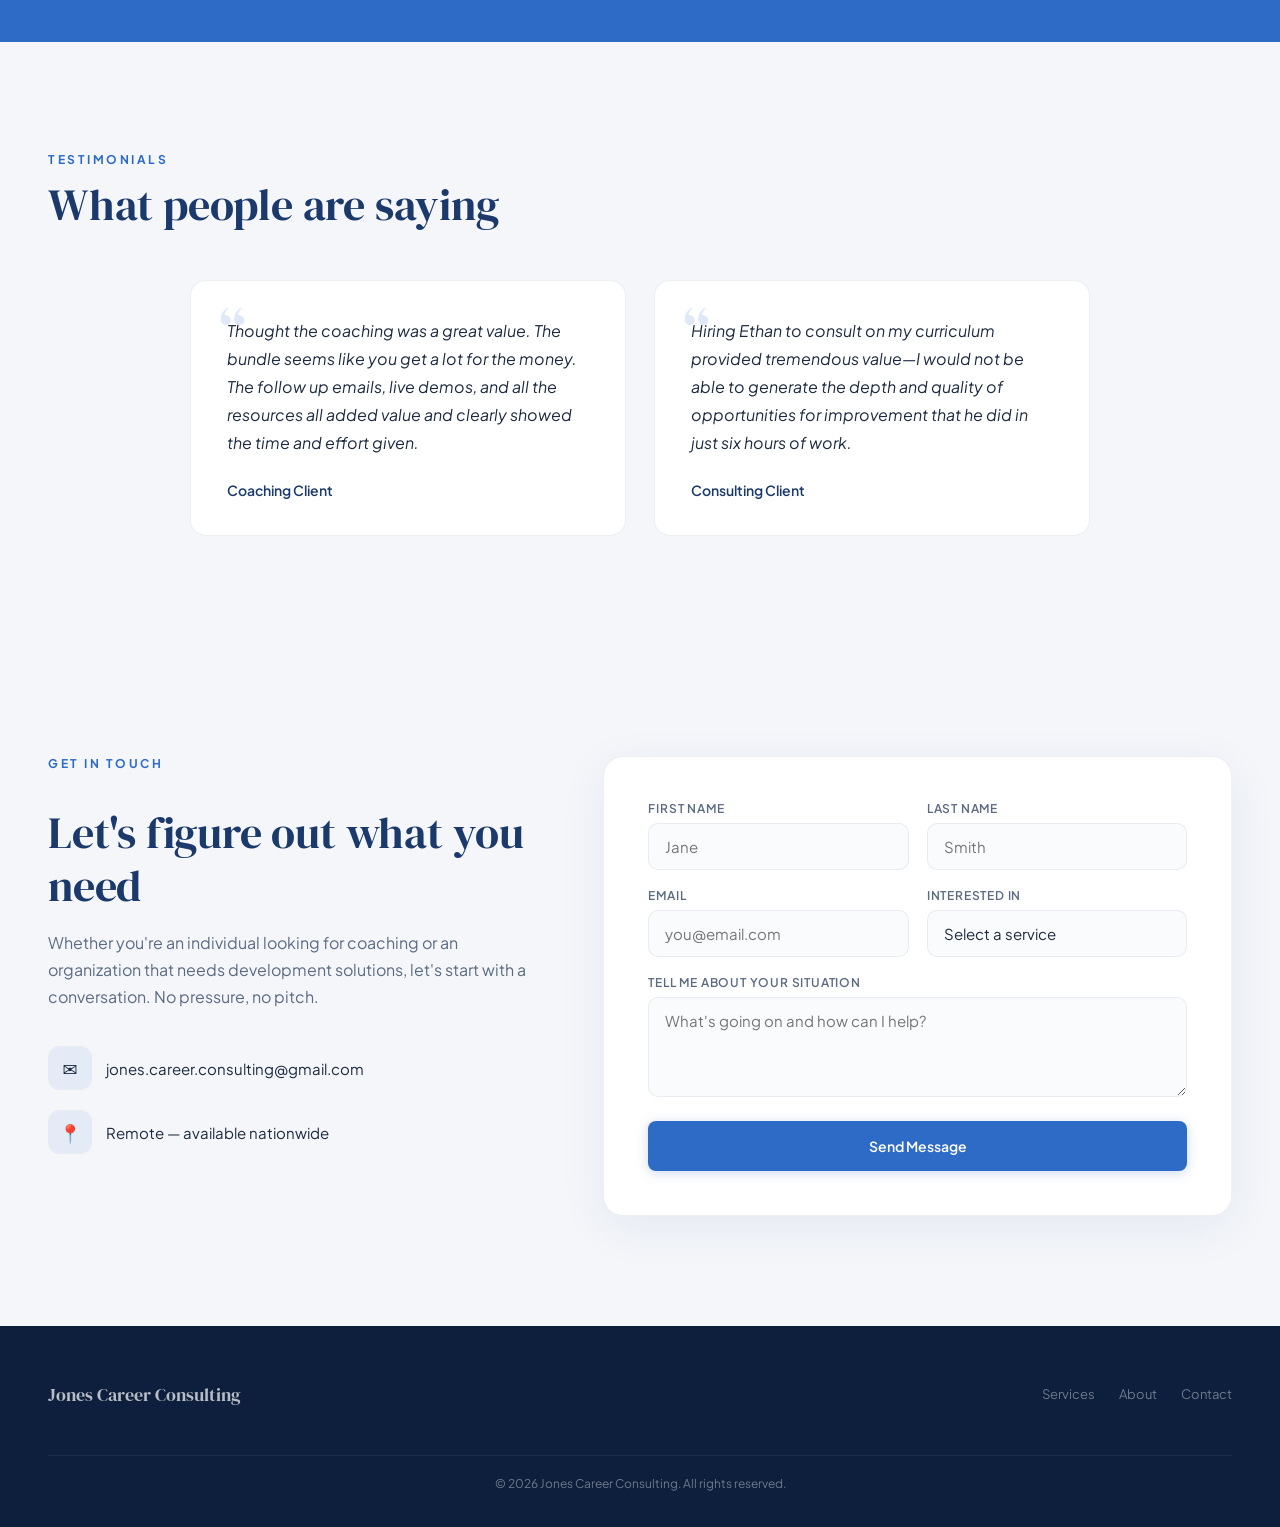
==== commit 1ff25fc6: "Add files via upload" ====
--- a/index.html
+++ b/index.html
@@ -532,7 +532,7 @@
       <p class="section-desc">Whether you're an individual looking for coaching or an organization that needs development solutions, let's start with a conversation. No pressure, no pitch.</p>
       <div class="contact-detail">
         <div class="contact-icon">&#9993;</div>
-        <span>ethan@jonescareer.com</span>
+        <span>jones.career.consulting@gmail.com</span>
       </div>
       <div class="contact-detail">
         <div class="contact-icon">&#128205;</div>
@@ -540,38 +540,40 @@
       </div>
     </div>
     <div class="contact-form reveal" id="contactForm">
+      <form action="https://formspree.io/f/xojkgjlp" method="POST" id="contactFormEl">
       <div class="form-row">
         <div class="form-group">
           <label>First Name</label>
-          <input type="text" placeholder="Jane">
+          <input type="text" name="first_name" placeholder="Jane" required>
         </div>
         <div class="form-group">
           <label>Last Name</label>
-          <input type="text" placeholder="Smith">
+          <input type="text" name="last_name" placeholder="Smith" required>
         </div>
       </div>
       <div class="form-row">
         <div class="form-group">
           <label>Email</label>
-          <input type="email" placeholder="you@email.com">
+          <input type="email" name="email" placeholder="you@email.com" required>
         </div>
         <div class="form-group">
           <label>Interested In</label>
-          <select>
+          <select name="service">
             <option value="">Select a service</option>
-            <option>Career Coaching</option>
-            <option>L&amp;D Consulting</option>
-            <option>AI Enablement</option>
+            <option>AI Career Readiness Coaching</option>
+            <option>Career Coaching / Job Search Coaching</option>
             <option>Workshops &amp; Facilitation</option>
+            <option>Hourly Consulting</option>
             <option>Not sure yet</option>
           </select>
         </div>
       </div>
       <div class="form-group full">
         <label>Tell me about your situation</label>
-        <textarea placeholder="What's going on and how can I help?"></textarea>
-      </div>
-      <button class="btn-primary form-submit" onclick="submitForm()">Send Message</button>
+        <textarea name="message" placeholder="What's going on and how can I help?"></textarea>
+      </div>
+      <button type="submit" class="btn-primary form-submit">Send Message</button>
+      </form>
     </div>
   </div>
 </section>
@@ -605,10 +607,28 @@
   }, { threshold: 0.12, rootMargin: '0px 0px -30px 0px' });
   document.querySelectorAll('.reveal').forEach(el => obs.observe(el));
 
-  // Form
-  function submitForm() {
-    document.getElementById('contactForm').innerHTML =
-      '<div class="form-success"><div class="check">&#10003;</div><h3>Message sent!</h3><p>I\'ll get back to you within 24 hours.</p></div>';
+  // Form - Formspree async submission
+  const form = document.getElementById('contactFormEl');
+  if (form) {
+    form.addEventListener('submit', async function(e) {
+      e.preventDefault();
+      const data = new FormData(form);
+      try {
+        const res = await fetch(form.action, {
+          method: 'POST',
+          body: data,
+          headers: { 'Accept': 'application/json' }
+        });
+        if (res.ok) {
+          document.getElementById('contactForm').innerHTML =
+            '<div class="form-success"><div class="check">&#10003;</div><h3>Message sent!</h3><p>I\'ll get back to you within 24 hours.</p></div>';
+        } else {
+          alert('Something went wrong. Please try again or email me directly.');
+        }
+      } catch (err) {
+        alert('Something went wrong. Please try again or email me directly.');
+      }
+    });
   }
 </script>
 
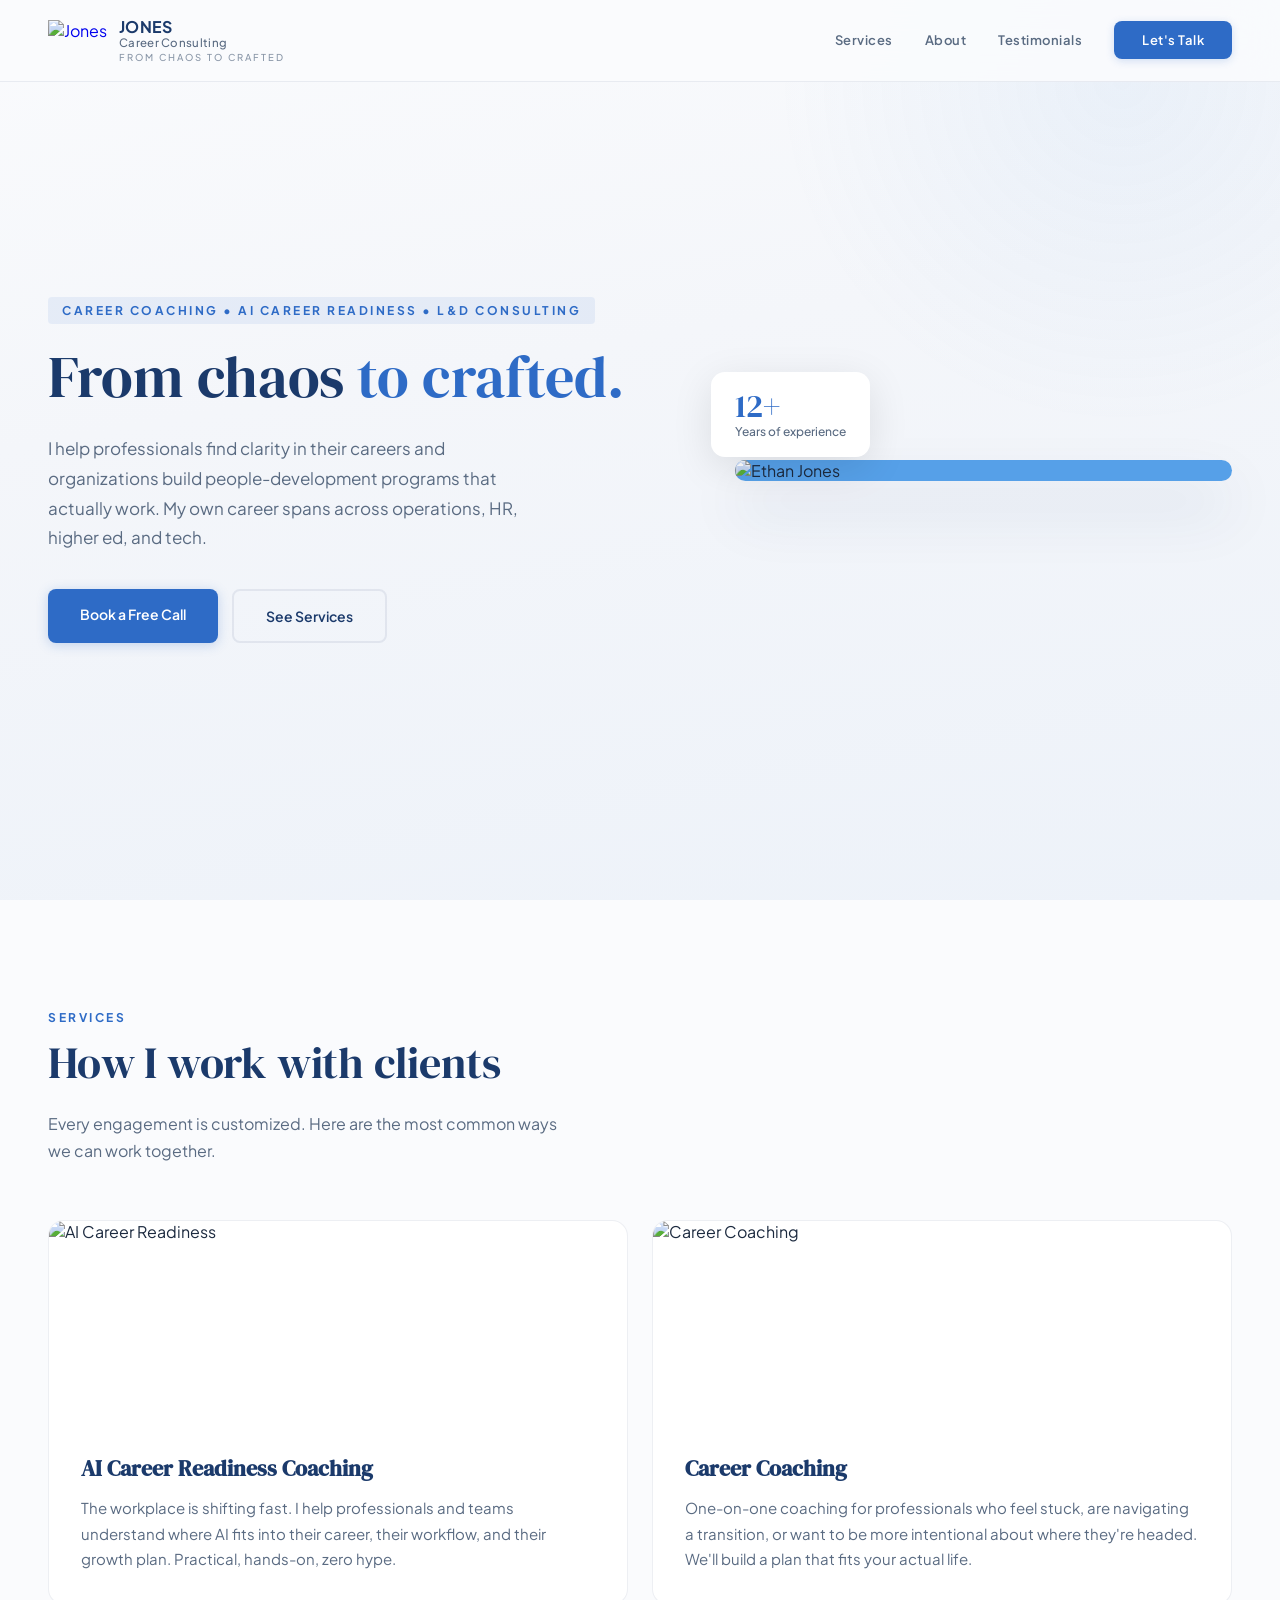
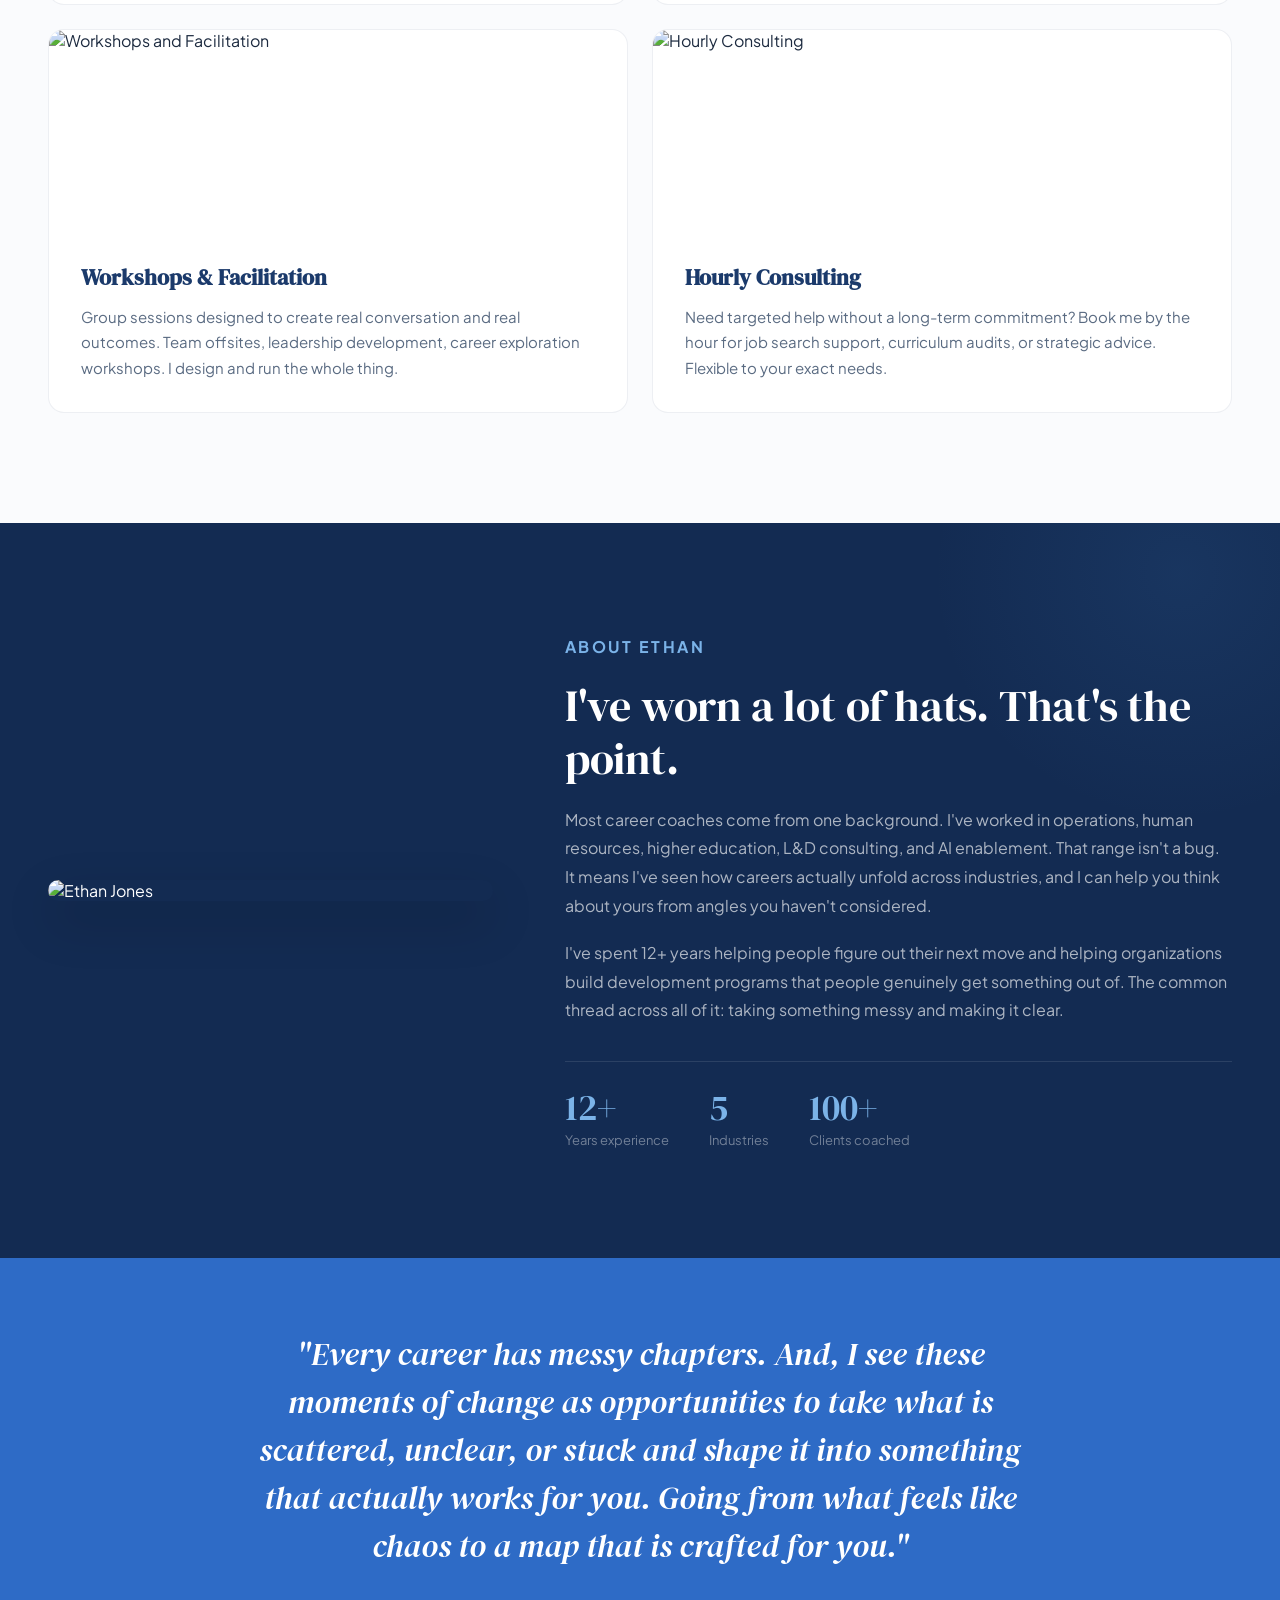
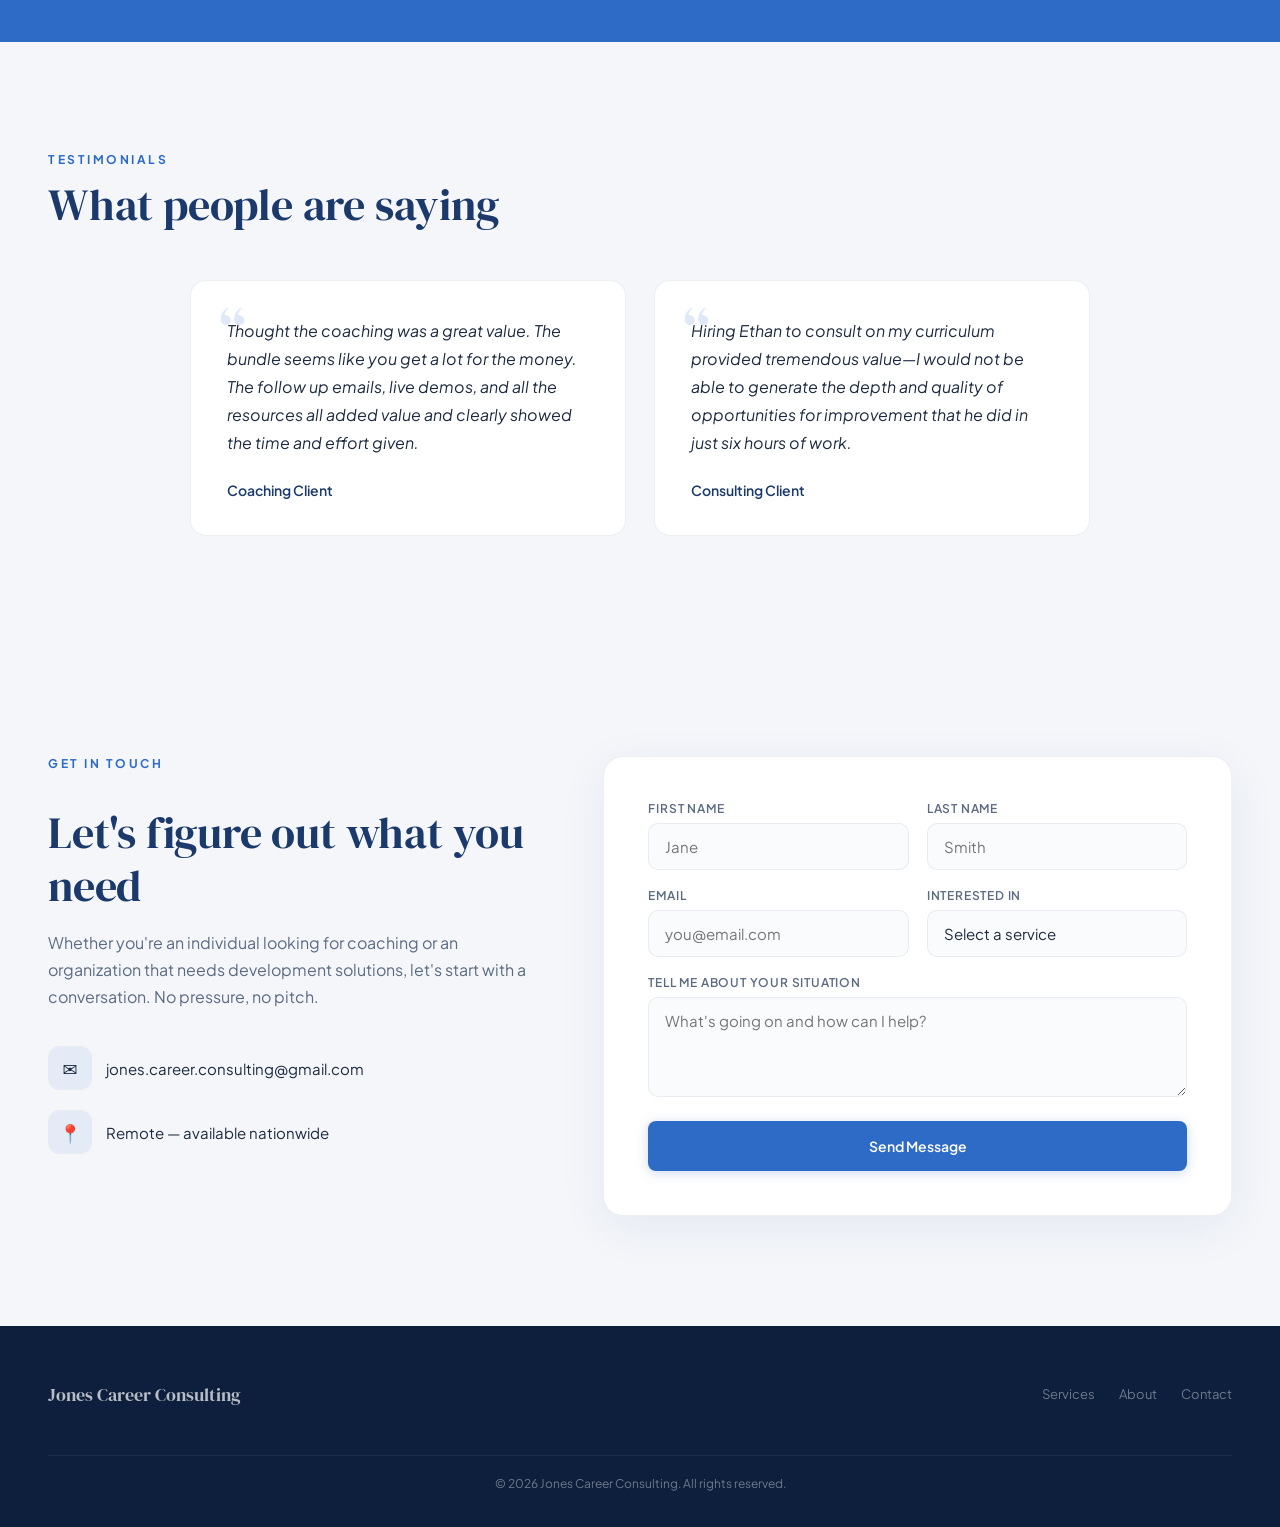
==== commit 3abaa90e: "Add files via upload Restructure site: split into HTML/CSS/JS files" ====
--- a/index.html
+++ b/index.html
@@ -1,389 +1,24 @@
 <!DOCTYPE html>
 <html lang="en">
 <head>
-<meta charset="UTF-8">
-<meta name="viewport" content="width=device-width, initial-scale=1.0">
-<title>Jones Career Consulting | From Chaos to Crafted</title>
-<meta name="description" content="Career coaching, L&D consulting, and AI enablement with Ethan Jones. 12+ years helping professionals and organizations grow.">
-<link rel="preconnect" href="https://fonts.googleapis.com">
-<link href="https://fonts.googleapis.com/css2?family=DM+Serif+Display:ital@0;1&family=Plus+Jakarta+Sans:wght@300;400;500;600;700&display=swap" rel="stylesheet">
-<style>
-  *, *::before, *::after { margin: 0; padding: 0; box-sizing: border-box; }
-
-  :root {
-    --navy: #1B3A6B;
-    --navy-deep: #132B52;
-    --navy-dark: #0E1F3D;
-    --blue: #4A90D9;
-    --blue-light: #7BB3E8;
-    --blue-pale: #B8D4F0;
-    --sky: #56A0E8;
-    --bg: #FAFBFD;
-    --bg-warm: #F4F6FA;
-    --bg-card: #FFFFFF;
-    --text: #1C2A3F;
-    --text-soft: #5A6B82;
-    --text-muted: #8A97A8;
-    --accent: #2E6BC6;
-    --accent-hover: #1B3A6B;
-    --border: rgba(27,58,107,0.08);
-    --serif: 'DM Serif Display', Georgia, serif;
-    --sans: 'Plus Jakarta Sans', system-ui, sans-serif;
-  }
-
-  html { scroll-behavior: smooth; }
-  body {
-    font-family: var(--sans); color: var(--text); background: var(--bg);
-    overflow-x: hidden; -webkit-font-smoothing: antialiased;
-  }
-
-  /* ---- NAV ---- */
-  nav {
-    position: fixed; top: 0; left: 0; right: 0; z-index: 100;
-    display: flex; justify-content: space-between; align-items: center;
-    padding: 18px 48px;
-    background: rgba(250,251,253,0.92); backdrop-filter: blur(20px);
-    border-bottom: 1px solid var(--border);
-    transition: all 0.3s;
-  }
-  nav.scrolled { padding: 12px 48px; box-shadow: 0 4px 24px rgba(0,0,0,0.06); }
-  .nav-brand { display: flex; align-items: center; gap: 12px; text-decoration: none; }
-  .nav-brand-icon { height: 40px; width: auto; transition: height 0.3s; }
-  nav.scrolled .nav-brand-icon { height: 32px; }
-  .nav-brand-text { display: flex; flex-direction: column; line-height: 1.15; }
-  .nav-brand-name { font-family: var(--sans); font-size: 16px; font-weight: 700; color: var(--navy); letter-spacing: 0.3px; }
-  .nav-brand-sub { font-family: var(--sans); font-size: 11.5px; font-weight: 500; color: var(--text-soft); letter-spacing: 0.3px; }
-  .nav-brand-tagline { font-family: var(--sans); font-size: 9.5px; font-weight: 500; color: var(--text-muted); letter-spacing: 2px; text-transform: uppercase; margin-top: 2px; }
-  nav.scrolled .nav-brand-tagline { display: none; }
-  .nav-links { display: flex; gap: 32px; align-items: center; }
-  .nav-links a {
-    font-size: 13px; font-weight: 600; color: var(--text-soft);
-    text-decoration: none; letter-spacing: 0.5px;
-    transition: color 0.3s; position: relative;
-  }
-  .nav-links a:not(.nav-cta):hover { color: var(--accent); }
-  .nav-cta {
-    background: var(--accent) !important; color: #fff !important;
-    padding: 11px 28px; border-radius: 8px;
-    transition: all 0.3s !important;
-    box-shadow: 0 2px 8px rgba(46,107,198,0.2);
-  }
-  .nav-cta:hover { background: var(--accent-hover) !important; transform: translateY(-1px); box-shadow: 0 4px 16px rgba(46,107,198,0.3) !important; }
-
-  .mobile-toggle { display: none; background: none; border: none; cursor: pointer; padding: 8px; }
-  .mobile-toggle span { display: block; width: 24px; height: 2px; background: var(--text); margin: 5px 0; transition: all 0.3s; }
-
-  /* ---- HERO ---- */
-  .hero {
-    min-height: 100vh; display: flex; align-items: center;
-    padding: 120px 48px 80px;
-    background: linear-gradient(170deg, var(--bg) 0%, var(--bg-warm) 40%, #EDF2F9 100%);
-    position: relative; overflow: hidden;
-  }
-  .hero::after {
-    content: ''; position: absolute; top: -30%; right: -15%;
-    width: 700px; height: 700px; border-radius: 50%;
-    background: radial-gradient(circle, rgba(74,144,217,0.07) 0%, transparent 70%);
-    pointer-events: none;
-  }
-  .hero-inner {
-    max-width: 1200px; margin: 0 auto; width: 100%;
-    display: grid; grid-template-columns: 1.1fr 0.9fr; gap: 80px; align-items: center;
-  }
-  .hero-text { position: relative; z-index: 2; }
-  .hero-tag {
-    display: inline-block; font-size: 12px; font-weight: 700;
-    letter-spacing: 2.5px; text-transform: uppercase;
-    color: var(--accent); margin-bottom: 20px;
-    padding: 6px 14px; background: rgba(46,107,198,0.08); border-radius: 4px;
-    opacity: 0; animation: fadeUp 0.7s 0.2s forwards;
-  }
-  .hero h1 {
-    font-family: var(--serif); font-size: clamp(38px, 4.5vw, 60px);
-    font-weight: 400; line-height: 1.15; color: var(--navy);
-    margin-bottom: 24px; letter-spacing: -0.3px;
-    opacity: 0; animation: fadeUp 0.7s 0.35s forwards;
-  }
-  .hero h1 span { color: var(--accent); }
-  .hero-desc {
-    font-size: 17px; line-height: 1.75; color: var(--text-soft);
-    max-width: 500px; margin-bottom: 36px;
-    opacity: 0; animation: fadeUp 0.7s 0.5s forwards;
-  }
-  .hero-btns {
-    display: flex; gap: 14px; flex-wrap: wrap;
-    opacity: 0; animation: fadeUp 0.7s 0.65s forwards;
-  }
-  .btn-primary {
-    display: inline-block; padding: 16px 32px;
-    background: var(--accent); color: #fff;
-    text-decoration: none; font-size: 14px; font-weight: 600;
-    border-radius: 8px; transition: all 0.3s; border: none; cursor: pointer;
-    box-shadow: 0 2px 12px rgba(46,107,198,0.25);
-    font-family: var(--sans);
-  }
-  .btn-primary:hover { background: var(--accent-hover); transform: translateY(-2px); box-shadow: 0 6px 20px rgba(46,107,198,0.3); }
-  .btn-outline {
-    display: inline-block; padding: 16px 32px;
-    background: transparent; color: var(--navy);
-    text-decoration: none; font-size: 14px; font-weight: 600;
-    border-radius: 8px; border: 2px solid var(--border);
-    transition: all 0.3s; cursor: pointer; font-family: var(--sans);
-  }
-  .btn-outline:hover { border-color: var(--accent); color: var(--accent); }
-
-  .hero-visual {
-    position: relative;
-    opacity: 0; animation: fadeIn 1s 0.5s forwards;
-  }
-  .hero-photo-frame {
-    position: relative; border-radius: 24px; overflow: hidden;
-    box-shadow: 0 30px 60px rgba(27,58,107,0.12);
-    background: var(--sky);
-  }
-  .hero-photo-frame img { width: 100%; height: auto; display: block; }
-  .hero-stat-card {
-    position: absolute; bottom: 24px; left: -24px;
-    background: #fff; padding: 18px 24px; border-radius: 14px;
-    box-shadow: 0 10px 40px rgba(0,0,0,0.1);
-    animation: float 5s ease-in-out infinite;
-    z-index: 3;
-  }
-  .hero-stat-card .num {
-    font-family: var(--serif); font-size: 32px; color: var(--accent); line-height: 1;
-  }
-  .hero-stat-card .label { font-size: 12px; color: var(--text-soft); margin-top: 2px; font-weight: 500; }
-
-  /* ---- SECTION SHARED ---- */
-  .section-pad { padding: 110px 48px; }
-  .section-tag {
-    font-size: 12px; font-weight: 700; letter-spacing: 2.5px;
-    text-transform: uppercase; color: var(--accent); margin-bottom: 12px;
-  }
-  .section-title {
-    font-family: var(--serif); font-size: clamp(30px, 3.5vw, 44px);
-    font-weight: 400; color: var(--navy); margin-bottom: 20px;
-    letter-spacing: -0.2px; line-height: 1.2;
-  }
-  .section-desc { font-size: 16px; color: var(--text-soft); line-height: 1.7; max-width: 520px; }
-
-  /* ---- SERVICES ---- */
-  .services { background: var(--bg); }
-  .services-header { max-width: 1200px; margin: 0 auto 56px; }
-  .services-grid {
-    max-width: 1200px; margin: 0 auto;
-    display: grid; grid-template-columns: repeat(2, 1fr); gap: 24px;
-  }
-  .svc-card {
-    background: #fff; border: 1px solid var(--border); border-radius: 16px;
-    transition: all 0.4s; position: relative; overflow: hidden;
-    cursor: default;
-  }
-  .svc-card::after {
-    content: ''; position: absolute; bottom: 0; left: 0; right: 0; height: 3px;
-    background: linear-gradient(90deg, var(--blue), var(--blue-light));
-    transform: scaleX(0); transform-origin: left; transition: transform 0.4s;
-  }
-  .svc-card:hover { transform: translateY(-4px); box-shadow: 0 12px 40px rgba(27,58,107,0.08); }
-  .svc-card:hover::after { transform: scaleX(1); }
-  .svc-photo {
-    width: 100%; height: 200px; object-fit: cover;
-    display: block; transition: transform 0.5s;
-  }
-  .svc-card:hover .svc-photo { transform: scale(1.03); }
-  .svc-photo-wrap { overflow: hidden; }
-  .svc-body { padding: 32px; }
-  .svc-card h3 { font-family: var(--serif); font-size: 22px; margin-bottom: 12px; color: var(--navy); }
-  .svc-card p { font-size: 15px; line-height: 1.7; color: var(--text-soft); }
-
-  /* ---- ABOUT ---- */
-  .about { background: var(--navy-deep); color: #fff; position: relative; overflow: hidden; }
-  .about::before {
-    content: ''; position: absolute; top: -200px; right: -150px;
-    width: 500px; height: 500px; border-radius: 50%;
-    background: radial-gradient(circle, rgba(74,144,217,0.1) 0%, transparent 70%);
-  }
-  .about-grid {
-    max-width: 1200px; margin: 0 auto;
-    display: grid; grid-template-columns: 0.8fr 1.2fr; gap: 72px; align-items: center;
-  }
-  .about-photo { border-radius: 20px; overflow: hidden; box-shadow: 0 20px 50px rgba(0,0,0,0.2); }
-  .about-photo img { width: 100%; height: auto; display: block; }
-  .about-content .section-tag { color: var(--blue-light); }
-  .about-content .section-title { color: #fff; }
-  .about-content p { font-size: 16px; line-height: 1.8; color: rgba(255,255,255,0.65); margin-bottom: 18px; }
-  .about-stats {
-    display: flex; gap: 40px; margin-top: 36px; padding-top: 28px;
-    border-top: 1px solid rgba(255,255,255,0.1);
-  }
-  .about-stat .num { font-family: var(--serif); font-size: 36px; color: var(--blue-light); line-height: 1; }
-  .about-stat .label { font-size: 13px; color: rgba(255,255,255,0.4); margin-top: 6px; }
-
-  /* ---- TAGLINE BANNER ---- */
-  .tagline-banner {
-    padding: 72px 48px; background: var(--accent);
-    text-align: center;
-  }
-  .tagline-banner h2 {
-    font-family: var(--serif); font-size: clamp(22px, 2.5vw, 32px);
-    font-weight: 400; color: #fff; font-style: italic;
-    max-width: 800px; margin: 0 auto; line-height: 1.5;
-  }
-
-  /* ---- TESTIMONIALS ---- */
-  .testimonials { background: var(--bg-warm); }
-  .testimonials-header { max-width: 1200px; margin: 0 auto 48px; }
-  .testimonials-grid {
-    max-width: 900px; margin: 0 auto;
-    display: grid; grid-template-columns: repeat(auto-fit, minmax(320px, 1fr)); gap: 28px;
-  }
-  .test-card {
-    background: #fff; border: 1px solid var(--border); border-radius: 16px;
-    padding: 36px; position: relative;
-  }
-  .test-card .quote-mark {
-    font-family: var(--serif); font-size: 64px; color: var(--accent);
-    opacity: 0.15; line-height: 1; position: absolute; top: 20px; left: 28px;
-  }
-  .test-card p {
-    font-size: 16px; font-style: italic; line-height: 1.75; color: var(--text);
-    margin-bottom: 24px; position: relative; z-index: 1;
-  }
-  .test-author { font-size: 14px; font-weight: 600; color: var(--navy); }
-  .test-role { font-size: 13px; color: var(--text-muted); margin-top: 2px; }
-
-  /* ---- BLOG / CONTENT ---- */
-  .content { background: var(--bg); }
-  .content-header {
-    max-width: 1200px; margin: 0 auto 48px;
-    display: flex; justify-content: space-between; align-items: flex-end; flex-wrap: wrap; gap: 20px;
-  }
-  .articles-grid {
-    max-width: 1200px; margin: 0 auto;
-    display: grid; grid-template-columns: repeat(auto-fit, minmax(320px, 1fr)); gap: 28px;
-  }
-  .article-card {
-    background: #fff; border-radius: 16px; overflow: hidden;
-    border: 1px solid var(--border); transition: all 0.3s; cursor: pointer;
-  }
-  .article-card:hover { transform: translateY(-4px); box-shadow: 0 12px 36px rgba(27,58,107,0.08); }
-  .article-thumb {
-    height: 200px; overflow: hidden;
-    background: linear-gradient(135deg, var(--bg-warm), #dde4ef);
-    display: flex; align-items: center; justify-content: center;
-    position: relative;
-  }
-  .article-thumb .thumb-icon { font-size: 48px; opacity: 0.3; }
-  .article-body { padding: 28px; }
-  .article-meta { font-size: 11px; font-weight: 700; color: var(--accent); letter-spacing: 1.5px; text-transform: uppercase; margin-bottom: 10px; }
-  .article-body h3 { font-family: var(--serif); font-size: 20px; color: var(--navy); margin-bottom: 10px; line-height: 1.35; }
-  .article-body p { font-size: 14px; color: var(--text-soft); line-height: 1.65; }
-
-  /* ---- CONTACT ---- */
-  .contact { background: var(--bg-warm); }
-  .contact-grid {
-    max-width: 1200px; margin: 0 auto;
-    display: grid; grid-template-columns: 1fr 1.3fr; gap: 72px; align-items: start;
-  }
-  .contact-info .section-title { margin-bottom: 16px; }
-  .contact-info > p { margin-bottom: 36px; }
-  .contact-detail { display: flex; align-items: center; gap: 14px; margin-bottom: 20px; }
-  .contact-icon {
-    width: 44px; height: 44px; border-radius: 12px;
-    background: rgba(46,107,198,0.08);
-    display: flex; align-items: center; justify-content: center;
-    font-size: 18px; flex-shrink: 0;
-  }
-  .contact-detail span { font-size: 15px; color: var(--text); }
-
-  .contact-form {
-    background: #fff; padding: 44px; border-radius: 20px;
-    box-shadow: 0 12px 48px rgba(27,58,107,0.07);
-    border: 1px solid var(--border);
-  }
-  .form-row { display: grid; grid-template-columns: 1fr 1fr; gap: 18px; margin-bottom: 18px; }
-  .form-group { display: flex; flex-direction: column; }
-  .form-group.full { margin-bottom: 18px; }
-  .form-group label {
-    font-size: 12px; font-weight: 600; letter-spacing: 0.8px;
-    text-transform: uppercase; color: var(--text-soft); margin-bottom: 7px;
-  }
-  .form-group input, .form-group select, .form-group textarea {
-    font-family: var(--sans); padding: 13px 16px;
-    border: 1.5px solid var(--border); border-radius: 10px;
-    font-size: 15px; color: var(--text); background: var(--bg);
-    transition: border-color 0.3s, box-shadow 0.3s; outline: none;
-    width: 100%; box-sizing: border-box;
-  }
-  .form-group input:focus, .form-group select:focus, .form-group textarea:focus {
-    border-color: var(--accent); box-shadow: 0 0 0 3px rgba(46,107,198,0.08);
-  }
-  .form-group textarea { min-height: 100px; resize: vertical; }
-  .form-group select { appearance: none; cursor: pointer; }
-  .form-submit { width: 100%; margin-top: 6px; font-family: var(--sans); font-size: 14px; }
-
-  .form-success { text-align: center; padding: 48px 20px; }
-  .form-success .check {
-    width: 60px; height: 60px; border-radius: 50%;
-    background: rgba(46,107,198,0.08); display: flex; align-items: center; justify-content: center;
-    font-size: 26px; margin: 0 auto 20px;
-  }
-  .form-success h3 { font-family: var(--serif); font-size: 24px; color: var(--navy); margin-bottom: 8px; }
-  .form-success p { font-size: 15px; color: var(--text-soft); }
-
-  /* ---- FOOTER ---- */
-  footer {
-    padding: 56px 48px 36px; background: var(--navy-dark); color: rgba(255,255,255,0.4);
-  }
-  .footer-inner {
-    max-width: 1200px; margin: 0 auto;
-    display: flex; justify-content: space-between; align-items: center; flex-wrap: wrap; gap: 20px;
-  }
-  .footer-brand { font-family: var(--serif); font-size: 18px; color: rgba(255,255,255,0.7); }
-  .footer-links { display: flex; gap: 24px; }
-  .footer-links a { color: rgba(255,255,255,0.4); text-decoration: none; font-size: 13px; transition: color 0.3s; }
-  .footer-links a:hover { color: var(--blue-light); }
-  .footer-copy { width: 100%; text-align: center; font-size: 12px; margin-top: 28px; padding-top: 20px; border-top: 1px solid rgba(255,255,255,0.06); }
-
-  /* ---- ANIMATIONS ---- */
-  @keyframes fadeUp { from { opacity: 0; transform: translateY(22px); } to { opacity: 1; transform: translateY(0); } }
-  @keyframes fadeIn { from { opacity: 0; } to { opacity: 1; } }
-  @keyframes float { 0%, 100% { transform: translateY(0); } 50% { transform: translateY(-8px); } }
-
-  .reveal { opacity: 0; transform: translateY(36px); transition: opacity 0.7s cubic-bezier(0.16,1,0.3,1), transform 0.7s cubic-bezier(0.16,1,0.3,1); }
-  .reveal.visible { opacity: 1; transform: translateY(0); }
-
-  /* ---- RESPONSIVE ---- */
-  @media (max-width: 900px) {
-    nav { padding: 14px 24px; }
-    .nav-links a:not(.nav-cta) { display: none; }
-    .mobile-toggle { display: block; }
-    .hero { padding: 100px 24px 60px; }
-    .hero-inner { grid-template-columns: 1fr; gap: 48px; text-align: center; }
-    .hero-desc { margin-left: auto; margin-right: auto; }
-    .hero-btns { justify-content: center; }
-    .hero-visual { max-width: 380px; margin: 0 auto; }
-    .hero-stat-card { left: auto; right: -12px; bottom: 16px; }
-    .about-grid { grid-template-columns: 1fr; gap: 40px; }
-    .about-photo { max-width: 400px; margin: 0 auto; }
-    .about-stats { gap: 24px; justify-content: center; }
-    .contact-grid { grid-template-columns: 1fr; gap: 40px; }
-    .contact-form { padding: 28px 20px; }
-    .form-row { grid-template-columns: 1fr; }
-    .section-pad { padding: 80px 24px; }
-    .services-grid { grid-template-columns: 1fr; }
-    .content-header { flex-direction: column; align-items: flex-start; }
-    .footer-inner { flex-direction: column; text-align: center; }
-    .footer-links { justify-content: center; }
-  }
-</style>
+  <meta charset="UTF-8">
+  <meta name="viewport" content="width=device-width, initial-scale=1.0">
+  <title>Jones Career Consulting | From Chaos to Crafted</title>
+  <meta name="description" content="Career coaching, L&D consulting, and AI enablement with Ethan Jones. 12+ years helping professionals and organizations grow.">
+
+  <!-- Fonts -->
+  <link rel="preconnect" href="https://fonts.googleapis.com">
+  <link href="https://fonts.googleapis.com/css2?family=DM+Serif+Display:ital@0;1&family=Plus+Jakarta+Sans:wght@300;400;500;600;700&display=swap" rel="stylesheet">
+
+  <!-- Stylesheet -->
+  <link rel="stylesheet" href="styles.css">
 </head>
 <body>
 
 <!-- NAV -->
 <nav id="nav">
   <a href="#" class="nav-brand">
-    <img src="[data-uri]" alt="Jones" class="nav-brand-icon">
+    <img src="images/logo.png" alt="Jones" class="nav-brand-icon">
     <div class="nav-brand-text">
       <span class="nav-brand-name">JONES</span>
       <span class="nav-brand-sub">Career Consulting</span>
@@ -412,7 +47,7 @@
     </div>
     <div class="hero-visual">
       <div class="hero-photo-frame">
-        <img src="[data-uri]" alt="Ethan Jones">
+        <img src="images/ethan-headshot.jpg" alt="Ethan Jones">
       </div>
       <div class="hero-stat-card">
         <div class="num">12+</div>
@@ -432,7 +67,7 @@
   <div class="services-grid">
     <div class="svc-card reveal">
       <div class="svc-photo-wrap">
-        <img class="svc-photo" src="[data-uri]" alt="AI Career Readiness">
+        <img class="svc-photo" src="images/ai-career-readiness.jpg" alt="AI Career Readiness">
       </div>
       <div class="svc-body">
         <h3>AI Career Readiness Coaching</h3>
@@ -441,7 +76,7 @@
     </div>
     <div class="svc-card reveal">
       <div class="svc-photo-wrap">
-        <img class="svc-photo" src="[data-uri]" alt="Career Coaching">
+        <img class="svc-photo" src="images/career-coaching.jpg" alt="Career Coaching">
       </div>
       <div class="svc-body">
         <h3>Career Coaching</h3>
@@ -450,7 +85,7 @@
     </div>
     <div class="svc-card reveal">
       <div class="svc-photo-wrap">
-        <img class="svc-photo" src="[data-uri]" alt="Workshops and Facilitation">
+        <img class="svc-photo" src="images/workshops-facilitation.jpg" alt="Workshops and Facilitation">
       </div>
       <div class="svc-body">
         <h3>Workshops &amp; Facilitation</h3>
@@ -459,7 +94,7 @@
     </div>
     <div class="svc-card reveal">
       <div class="svc-photo-wrap">
-        <img class="svc-photo" src="[data-uri]" alt="Hourly Consulting">
+        <img class="svc-photo" src="images/hourly-consulting.jpg" alt="Hourly Consulting">
       </div>
       <div class="svc-body">
         <h3>Hourly Consulting</h3>
@@ -473,12 +108,12 @@
 <section class="about section-pad" id="about">
   <div class="about-grid">
     <div class="about-photo reveal">
-      <img src="[data-uri]" alt="Ethan Jones">
+      <img src="images/ethan-headshot.jpg" alt="Ethan Jones">
     </div>
     <div class="about-content">
       <p class="section-tag reveal">About Ethan</p>
       <h2 class="section-title reveal">I've worn a lot of hats. That's the point.</h2>
-      <p class="reveal">Most career coaches come from one background. I've worked in operations, human resources, higher education, L&D consulting, and AI enablement. That range isn't a bug. It means I've seen how careers actually unfold across industries, and I can help you think about yours from angles you haven't considered.</p>
+      <p class="reveal">Most career coaches come from one background. I've worked in operations, human resources, higher education, L&amp;D consulting, and AI enablement. That range isn't a bug. It means I've seen how careers actually unfold across industries, and I can help you think about yours from angles you haven't considered.</p>
       <p class="reveal">I've spent 12+ years helping people figure out their next move and helping organizations build development programs that people genuinely get something out of. The common thread across all of it: taking something messy and making it clear.</p>
       <div class="about-stats reveal">
         <div class="about-stat">
@@ -541,38 +176,38 @@
     </div>
     <div class="contact-form reveal" id="contactForm">
       <form action="https://formspree.io/f/xojkgjlp" method="POST" id="contactFormEl">
-      <div class="form-row">
-        <div class="form-group">
-          <label>First Name</label>
-          <input type="text" name="first_name" placeholder="Jane" required>
-        </div>
-        <div class="form-group">
-          <label>Last Name</label>
-          <input type="text" name="last_name" placeholder="Smith" required>
-        </div>
-      </div>
-      <div class="form-row">
-        <div class="form-group">
-          <label>Email</label>
-          <input type="email" name="email" placeholder="you@email.com" required>
-        </div>
-        <div class="form-group">
-          <label>Interested In</label>
-          <select name="service">
-            <option value="">Select a service</option>
-            <option>AI Career Readiness Coaching</option>
-            <option>Career Coaching / Job Search Coaching</option>
-            <option>Workshops &amp; Facilitation</option>
-            <option>Hourly Consulting</option>
-            <option>Not sure yet</option>
-          </select>
-        </div>
-      </div>
-      <div class="form-group full">
-        <label>Tell me about your situation</label>
-        <textarea name="message" placeholder="What's going on and how can I help?"></textarea>
-      </div>
-      <button type="submit" class="btn-primary form-submit">Send Message</button>
+        <div class="form-row">
+          <div class="form-group">
+            <label>First Name</label>
+            <input type="text" name="first_name" placeholder="Jane" required>
+          </div>
+          <div class="form-group">
+            <label>Last Name</label>
+            <input type="text" name="last_name" placeholder="Smith" required>
+          </div>
+        </div>
+        <div class="form-row">
+          <div class="form-group">
+            <label>Email</label>
+            <input type="email" name="email" placeholder="you@email.com" required>
+          </div>
+          <div class="form-group">
+            <label>Interested In</label>
+            <select name="service">
+              <option value="">Select a service</option>
+              <option>AI Career Readiness Coaching</option>
+              <option>Career Coaching / Job Search Coaching</option>
+              <option>Workshops &amp; Facilitation</option>
+              <option>Hourly Consulting</option>
+              <option>Not sure yet</option>
+            </select>
+          </div>
+        </div>
+        <div class="form-group full">
+          <label>Tell me about your situation</label>
+          <textarea name="message" placeholder="What's going on and how can I help?"></textarea>
+        </div>
+        <button type="submit" class="btn-primary form-submit">Send Message</button>
       </form>
     </div>
   </div>
@@ -591,46 +226,8 @@
   </div>
 </footer>
 
-<script>
-  // Nav scroll
-  const nav = document.getElementById('nav');
-  window.addEventListener('scroll', () => nav.classList.toggle('scrolled', window.scrollY > 50));
-
-  // Scroll reveal
-  const obs = new IntersectionObserver((entries) => {
-    entries.forEach((e, i) => {
-      if (e.isIntersecting) {
-        setTimeout(() => e.target.classList.add('visible'), i * 60);
-        obs.unobserve(e.target);
-      }
-    });
-  }, { threshold: 0.12, rootMargin: '0px 0px -30px 0px' });
-  document.querySelectorAll('.reveal').forEach(el => obs.observe(el));
-
-  // Form - Formspree async submission
-  const form = document.getElementById('contactFormEl');
-  if (form) {
-    form.addEventListener('submit', async function(e) {
-      e.preventDefault();
-      const data = new FormData(form);
-      try {
-        const res = await fetch(form.action, {
-          method: 'POST',
-          body: data,
-          headers: { 'Accept': 'application/json' }
-        });
-        if (res.ok) {
-          document.getElementById('contactForm').innerHTML =
-            '<div class="form-success"><div class="check">&#10003;</div><h3>Message sent!</h3><p>I\'ll get back to you within 24 hours.</p></div>';
-        } else {
-          alert('Something went wrong. Please try again or email me directly.');
-        }
-      } catch (err) {
-        alert('Something went wrong. Please try again or email me directly.');
-      }
-    });
-  }
-</script>
+<!-- Scripts -->
+<script src="scripts.js"></script>
 
 </body>
 </html>
--- a/styles.css
+++ b/styles.css
@@ -0,0 +1,551 @@
+/* ============================================
+   Jones Career Consulting — Stylesheet
+   ============================================ */
+
+*, *::before, *::after {
+  margin: 0;
+  padding: 0;
+  box-sizing: border-box;
+}
+
+:root {
+  --navy: #1B3A6B;
+  --navy-deep: #132B52;
+  --navy-dark: #0E1F3D;
+  --blue: #4A90D9;
+  --blue-light: #7BB3E8;
+  --blue-pale: #B8D4F0;
+  --sky: #56A0E8;
+  --bg: #FAFBFD;
+  --bg-warm: #F4F6FA;
+  --bg-card: #FFFFFF;
+  --text: #1C2A3F;
+  --text-soft: #5A6B82;
+  --text-muted: #8A97A8;
+  --accent: #2E6BC6;
+  --accent-hover: #1B3A6B;
+  --border: rgba(27,58,107,0.08);
+  --serif: 'DM Serif Display', Georgia, serif;
+  --sans: 'Plus Jakarta Sans', system-ui, sans-serif;
+}
+
+html { scroll-behavior: smooth; }
+
+body {
+  font-family: var(--sans);
+  color: var(--text);
+  background: var(--bg);
+  overflow-x: hidden;
+  -webkit-font-smoothing: antialiased;
+}
+
+/* ---- NAV ---- */
+nav {
+  position: fixed;
+  top: 0;
+  left: 0;
+  right: 0;
+  z-index: 100;
+  display: flex;
+  justify-content: space-between;
+  align-items: center;
+  padding: 18px 48px;
+  background: rgba(250,251,253,0.92);
+  backdrop-filter: blur(20px);
+  border-bottom: 1px solid var(--border);
+  transition: all 0.3s;
+}
+nav.scrolled { padding: 12px 48px; box-shadow: 0 4px 24px rgba(0,0,0,0.06); }
+.nav-brand { display: flex; align-items: center; gap: 12px; text-decoration: none; }
+.nav-brand-icon { height: 40px; width: auto; transition: height 0.3s; }
+nav.scrolled .nav-brand-icon { height: 32px; }
+.nav-brand-text { display: flex; flex-direction: column; line-height: 1.15; }
+.nav-brand-name { font-family: var(--sans); font-size: 16px; font-weight: 700; color: var(--navy); letter-spacing: 0.3px; }
+.nav-brand-sub { font-family: var(--sans); font-size: 11.5px; font-weight: 500; color: var(--text-soft); letter-spacing: 0.3px; }
+.nav-brand-tagline { font-family: var(--sans); font-size: 9.5px; font-weight: 500; color: var(--text-muted); letter-spacing: 2px; text-transform: uppercase; margin-top: 2px; }
+nav.scrolled .nav-brand-tagline { display: none; }
+.nav-links { display: flex; gap: 32px; align-items: center; }
+.nav-links a {
+  font-size: 13px;
+  font-weight: 600;
+  color: var(--text-soft);
+  text-decoration: none;
+  letter-spacing: 0.5px;
+  transition: color 0.3s;
+  position: relative;
+}
+.nav-links a:not(.nav-cta):hover { color: var(--accent); }
+.nav-cta {
+  background: var(--accent) !important;
+  color: #fff !important;
+  padding: 11px 28px;
+  border-radius: 8px;
+  transition: all 0.3s !important;
+  box-shadow: 0 2px 8px rgba(46,107,198,0.2);
+}
+.nav-cta:hover {
+  background: var(--accent-hover) !important;
+  transform: translateY(-1px);
+  box-shadow: 0 4px 16px rgba(46,107,198,0.3) !important;
+}
+
+.mobile-toggle { display: none; background: none; border: none; cursor: pointer; padding: 8px; }
+.mobile-toggle span { display: block; width: 24px; height: 2px; background: var(--text); margin: 5px 0; transition: all 0.3s; }
+
+/* ---- HERO ---- */
+.hero {
+  min-height: 100vh;
+  display: flex;
+  align-items: center;
+  padding: 120px 48px 80px;
+  background: linear-gradient(170deg, var(--bg) 0%, var(--bg-warm) 40%, #EDF2F9 100%);
+  position: relative;
+  overflow: hidden;
+}
+.hero::after {
+  content: '';
+  position: absolute;
+  top: -30%;
+  right: -15%;
+  width: 700px;
+  height: 700px;
+  border-radius: 50%;
+  background: radial-gradient(circle, rgba(74,144,217,0.07) 0%, transparent 70%);
+  pointer-events: none;
+}
+.hero-inner {
+  max-width: 1200px;
+  margin: 0 auto;
+  width: 100%;
+  display: grid;
+  grid-template-columns: 1.1fr 0.9fr;
+  gap: 80px;
+  align-items: center;
+}
+.hero-text { position: relative; z-index: 2; }
+.hero-tag {
+  display: inline-block;
+  font-size: 12px;
+  font-weight: 700;
+  letter-spacing: 2.5px;
+  text-transform: uppercase;
+  color: var(--accent);
+  margin-bottom: 20px;
+  padding: 6px 14px;
+  background: rgba(46,107,198,0.08);
+  border-radius: 4px;
+  opacity: 0;
+  animation: fadeUp 0.7s 0.2s forwards;
+}
+.hero h1 {
+  font-family: var(--serif);
+  font-size: clamp(38px, 4.5vw, 60px);
+  font-weight: 400;
+  line-height: 1.15;
+  color: var(--navy);
+  margin-bottom: 24px;
+  letter-spacing: -0.3px;
+  opacity: 0;
+  animation: fadeUp 0.7s 0.35s forwards;
+}
+.hero h1 span { color: var(--accent); }
+.hero-desc {
+  font-size: 17px;
+  line-height: 1.75;
+  color: var(--text-soft);
+  max-width: 500px;
+  margin-bottom: 36px;
+  opacity: 0;
+  animation: fadeUp 0.7s 0.5s forwards;
+}
+.hero-btns {
+  display: flex;
+  gap: 14px;
+  flex-wrap: wrap;
+  opacity: 0;
+  animation: fadeUp 0.7s 0.65s forwards;
+}
+
+/* ---- BUTTONS ---- */
+.btn-primary {
+  display: inline-block;
+  padding: 16px 32px;
+  background: var(--accent);
+  color: #fff;
+  text-decoration: none;
+  font-size: 14px;
+  font-weight: 600;
+  border-radius: 8px;
+  transition: all 0.3s;
+  border: none;
+  cursor: pointer;
+  box-shadow: 0 2px 12px rgba(46,107,198,0.25);
+  font-family: var(--sans);
+}
+.btn-primary:hover {
+  background: var(--accent-hover);
+  transform: translateY(-2px);
+  box-shadow: 0 6px 20px rgba(46,107,198,0.3);
+}
+.btn-outline {
+  display: inline-block;
+  padding: 16px 32px;
+  background: transparent;
+  color: var(--navy);
+  text-decoration: none;
+  font-size: 14px;
+  font-weight: 600;
+  border-radius: 8px;
+  border: 2px solid var(--border);
+  transition: all 0.3s;
+  cursor: pointer;
+  font-family: var(--sans);
+}
+.btn-outline:hover { border-color: var(--accent); color: var(--accent); }
+
+/* ---- HERO VISUAL ---- */
+.hero-visual {
+  position: relative;
+  opacity: 0;
+  animation: fadeIn 1s 0.5s forwards;
+}
+.hero-photo-frame {
+  position: relative;
+  border-radius: 24px;
+  overflow: hidden;
+  box-shadow: 0 30px 60px rgba(27,58,107,0.12);
+  background: var(--sky);
+}
+.hero-photo-frame img { width: 100%; height: auto; display: block; }
+.hero-stat-card {
+  position: absolute;
+  bottom: 24px;
+  left: -24px;
+  background: #fff;
+  padding: 18px 24px;
+  border-radius: 14px;
+  box-shadow: 0 10px 40px rgba(0,0,0,0.1);
+  animation: float 5s ease-in-out infinite;
+  z-index: 3;
+}
+.hero-stat-card .num {
+  font-family: var(--serif);
+  font-size: 32px;
+  color: var(--accent);
+  line-height: 1;
+}
+.hero-stat-card .label { font-size: 12px; color: var(--text-soft); margin-top: 2px; font-weight: 500; }
+
+/* ---- SHARED SECTION STYLES ---- */
+.section-pad { padding: 110px 48px; }
+.section-tag {
+  font-size: 12px;
+  font-weight: 700;
+  letter-spacing: 2.5px;
+  text-transform: uppercase;
+  color: var(--accent);
+  margin-bottom: 12px;
+}
+.section-title {
+  font-family: var(--serif);
+  font-size: clamp(30px, 3.5vw, 44px);
+  font-weight: 400;
+  color: var(--navy);
+  margin-bottom: 20px;
+  letter-spacing: -0.2px;
+  line-height: 1.2;
+}
+.section-desc { font-size: 16px; color: var(--text-soft); line-height: 1.7; max-width: 520px; }
+
+/* ---- SERVICES ---- */
+.services { background: var(--bg); }
+.services-header { max-width: 1200px; margin: 0 auto 56px; }
+.services-grid {
+  max-width: 1200px;
+  margin: 0 auto;
+  display: grid;
+  grid-template-columns: repeat(2, 1fr);
+  gap: 24px;
+}
+.svc-card {
+  background: #fff;
+  border: 1px solid var(--border);
+  border-radius: 16px;
+  transition: all 0.4s;
+  position: relative;
+  overflow: hidden;
+  cursor: default;
+}
+.svc-card::after {
+  content: '';
+  position: absolute;
+  bottom: 0;
+  left: 0;
+  right: 0;
+  height: 3px;
+  background: linear-gradient(90deg, var(--blue), var(--blue-light));
+  transform: scaleX(0);
+  transform-origin: left;
+  transition: transform 0.4s;
+}
+.svc-card:hover { transform: translateY(-4px); box-shadow: 0 12px 40px rgba(27,58,107,0.08); }
+.svc-card:hover::after { transform: scaleX(1); }
+.svc-photo {
+  width: 100%;
+  height: 200px;
+  object-fit: cover;
+  display: block;
+  transition: transform 0.5s;
+}
+.svc-card:hover .svc-photo { transform: scale(1.03); }
+.svc-photo-wrap { overflow: hidden; }
+.svc-body { padding: 32px; }
+.svc-card h3 { font-family: var(--serif); font-size: 22px; margin-bottom: 12px; color: var(--navy); }
+.svc-card p { font-size: 15px; line-height: 1.7; color: var(--text-soft); }
+
+/* ---- ABOUT ---- */
+.about { background: var(--navy-deep); color: #fff; position: relative; overflow: hidden; }
+.about::before {
+  content: '';
+  position: absolute;
+  top: -200px;
+  right: -150px;
+  width: 500px;
+  height: 500px;
+  border-radius: 50%;
+  background: radial-gradient(circle, rgba(74,144,217,0.1) 0%, transparent 70%);
+}
+.about-grid {
+  max-width: 1200px;
+  margin: 0 auto;
+  display: grid;
+  grid-template-columns: 0.8fr 1.2fr;
+  gap: 72px;
+  align-items: center;
+}
+.about-photo { border-radius: 20px; overflow: hidden; box-shadow: 0 20px 50px rgba(0,0,0,0.2); }
+.about-photo img { width: 100%; height: auto; display: block; }
+.about-content .section-tag { color: var(--blue-light); }
+.about-content .section-title { color: #fff; }
+.about-content p { font-size: 16px; line-height: 1.8; color: rgba(255,255,255,0.65); margin-bottom: 18px; }
+.about-stats {
+  display: flex;
+  gap: 40px;
+  margin-top: 36px;
+  padding-top: 28px;
+  border-top: 1px solid rgba(255,255,255,0.1);
+}
+.about-stat .num { font-family: var(--serif); font-size: 36px; color: var(--blue-light); line-height: 1; }
+.about-stat .label { font-size: 13px; color: rgba(255,255,255,0.4); margin-top: 6px; }
+
+/* ---- TAGLINE BANNER ---- */
+.tagline-banner {
+  padding: 72px 48px;
+  background: var(--accent);
+  text-align: center;
+}
+.tagline-banner h2 {
+  font-family: var(--serif);
+  font-size: clamp(22px, 2.5vw, 32px);
+  font-weight: 400;
+  color: #fff;
+  font-style: italic;
+  max-width: 800px;
+  margin: 0 auto;
+  line-height: 1.5;
+}
+
+/* ---- TESTIMONIALS ---- */
+.testimonials { background: var(--bg-warm); }
+.testimonials-header { max-width: 1200px; margin: 0 auto 48px; }
+.testimonials-grid {
+  max-width: 900px;
+  margin: 0 auto;
+  display: grid;
+  grid-template-columns: repeat(auto-fit, minmax(320px, 1fr));
+  gap: 28px;
+}
+.test-card {
+  background: #fff;
+  border: 1px solid var(--border);
+  border-radius: 16px;
+  padding: 36px;
+  position: relative;
+}
+.test-card .quote-mark {
+  font-family: var(--serif);
+  font-size: 64px;
+  color: var(--accent);
+  opacity: 0.15;
+  line-height: 1;
+  position: absolute;
+  top: 20px;
+  left: 28px;
+}
+.test-card p {
+  font-size: 16px;
+  font-style: italic;
+  line-height: 1.75;
+  color: var(--text);
+  margin-bottom: 24px;
+  position: relative;
+  z-index: 1;
+}
+.test-author { font-size: 14px; font-weight: 600; color: var(--navy); }
+.test-role { font-size: 13px; color: var(--text-muted); margin-top: 2px; }
+
+/* ---- CONTACT ---- */
+.contact { background: var(--bg-warm); }
+.contact-grid {
+  max-width: 1200px;
+  margin: 0 auto;
+  display: grid;
+  grid-template-columns: 1fr 1.3fr;
+  gap: 72px;
+  align-items: start;
+}
+.contact-info .section-title { margin-bottom: 16px; }
+.contact-info > p { margin-bottom: 36px; }
+.contact-detail { display: flex; align-items: center; gap: 14px; margin-bottom: 20px; }
+.contact-icon {
+  width: 44px;
+  height: 44px;
+  border-radius: 12px;
+  background: rgba(46,107,198,0.08);
+  display: flex;
+  align-items: center;
+  justify-content: center;
+  font-size: 18px;
+  flex-shrink: 0;
+}
+.contact-detail span { font-size: 15px; color: var(--text); }
+
+.contact-form {
+  background: #fff;
+  padding: 44px;
+  border-radius: 20px;
+  box-shadow: 0 12px 48px rgba(27,58,107,0.07);
+  border: 1px solid var(--border);
+}
+.form-row { display: grid; grid-template-columns: 1fr 1fr; gap: 18px; margin-bottom: 18px; }
+.form-group { display: flex; flex-direction: column; }
+.form-group.full { margin-bottom: 18px; }
+.form-group label {
+  font-size: 12px;
+  font-weight: 600;
+  letter-spacing: 0.8px;
+  text-transform: uppercase;
+  color: var(--text-soft);
+  margin-bottom: 7px;
+}
+.form-group input,
+.form-group select,
+.form-group textarea {
+  font-family: var(--sans);
+  padding: 13px 16px;
+  border: 1.5px solid var(--border);
+  border-radius: 10px;
+  font-size: 15px;
+  color: var(--text);
+  background: var(--bg);
+  transition: border-color 0.3s, box-shadow 0.3s;
+  outline: none;
+  width: 100%;
+  box-sizing: border-box;
+}
+.form-group input:focus,
+.form-group select:focus,
+.form-group textarea:focus {
+  border-color: var(--accent);
+  box-shadow: 0 0 0 3px rgba(46,107,198,0.08);
+}
+.form-group textarea { min-height: 100px; resize: vertical; }
+.form-group select { appearance: none; cursor: pointer; }
+.form-submit { width: 100%; margin-top: 6px; font-family: var(--sans); font-size: 14px; }
+
+.form-success { text-align: center; padding: 48px 20px; }
+.form-success .check {
+  width: 60px;
+  height: 60px;
+  border-radius: 50%;
+  background: rgba(46,107,198,0.08);
+  display: flex;
+  align-items: center;
+  justify-content: center;
+  font-size: 26px;
+  margin: 0 auto 20px;
+}
+.form-success h3 { font-family: var(--serif); font-size: 24px; color: var(--navy); margin-bottom: 8px; }
+.form-success p { font-size: 15px; color: var(--text-soft); }
+
+/* ---- FOOTER ---- */
+footer {
+  padding: 56px 48px 36px;
+  background: var(--navy-dark);
+  color: rgba(255,255,255,0.4);
+}
+.footer-inner {
+  max-width: 1200px;
+  margin: 0 auto;
+  display: flex;
+  justify-content: space-between;
+  align-items: center;
+  flex-wrap: wrap;
+  gap: 20px;
+}
+.footer-brand { font-family: var(--serif); font-size: 18px; color: rgba(255,255,255,0.7); }
+.footer-links { display: flex; gap: 24px; }
+.footer-links a { color: rgba(255,255,255,0.4); text-decoration: none; font-size: 13px; transition: color 0.3s; }
+.footer-links a:hover { color: var(--blue-light); }
+.footer-copy {
+  width: 100%;
+  text-align: center;
+  font-size: 12px;
+  margin-top: 28px;
+  padding-top: 20px;
+  border-top: 1px solid rgba(255,255,255,0.06);
+}
+
+/* ---- ANIMATIONS ---- */
+@keyframes fadeUp {
+  from { opacity: 0; transform: translateY(22px); }
+  to { opacity: 1; transform: translateY(0); }
+}
+@keyframes fadeIn {
+  from { opacity: 0; }
+  to { opacity: 1; }
+}
+@keyframes float {
+  0%, 100% { transform: translateY(0); }
+  50% { transform: translateY(-8px); }
+}
+
+.reveal {
+  opacity: 0;
+  transform: translateY(36px);
+  transition: opacity 0.7s cubic-bezier(0.16,1,0.3,1), transform 0.7s cubic-bezier(0.16,1,0.3,1);
+}
+.reveal.visible { opacity: 1; transform: translateY(0); }
+
+/* ---- RESPONSIVE ---- */
+@media (max-width: 900px) {
+  nav { padding: 14px 24px; }
+  .nav-links a:not(.nav-cta) { display: none; }
+  .mobile-toggle { display: block; }
+  .hero { padding: 100px 24px 60px; }
+  .hero-inner { grid-template-columns: 1fr; gap: 48px; text-align: center; }
+  .hero-desc { margin-left: auto; margin-right: auto; }
+  .hero-btns { justify-content: center; }
+  .hero-visual { max-width: 380px; margin: 0 auto; }
+  .hero-stat-card { left: auto; right: -12px; bottom: 16px; }
+  .about-grid { grid-template-columns: 1fr; gap: 40px; }
+  .about-photo { max-width: 400px; margin: 0 auto; }
+  .about-stats { gap: 24px; justify-content: center; }
+  .contact-grid { grid-template-columns: 1fr; gap: 40px; }
+  .contact-form { padding: 28px 20px; }
+  .form-row { grid-template-columns: 1fr; }
+  .section-pad { padding: 80px 24px; }
+  .services-grid { grid-template-columns: 1fr; }
+  .footer-inner { flex-direction: column; text-align: center; }
+  .footer-links { justify-content: center; }
+}
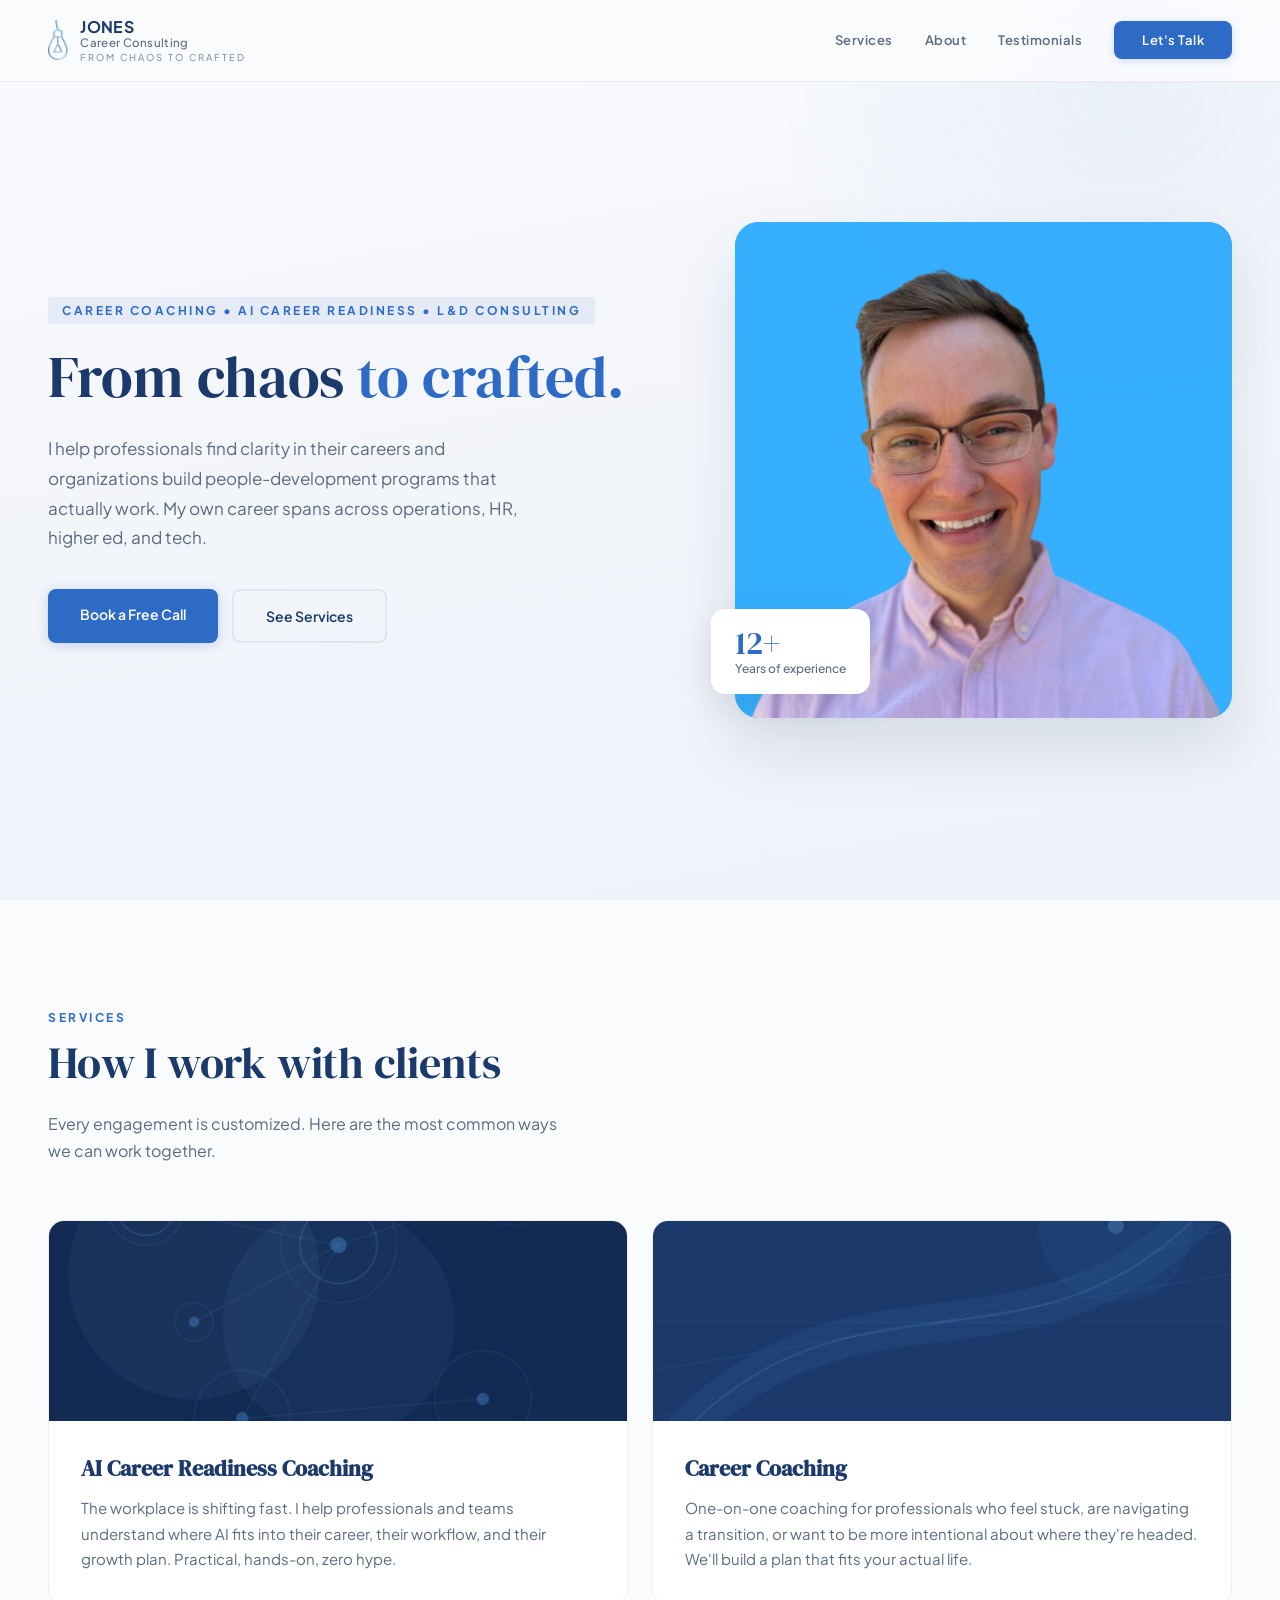
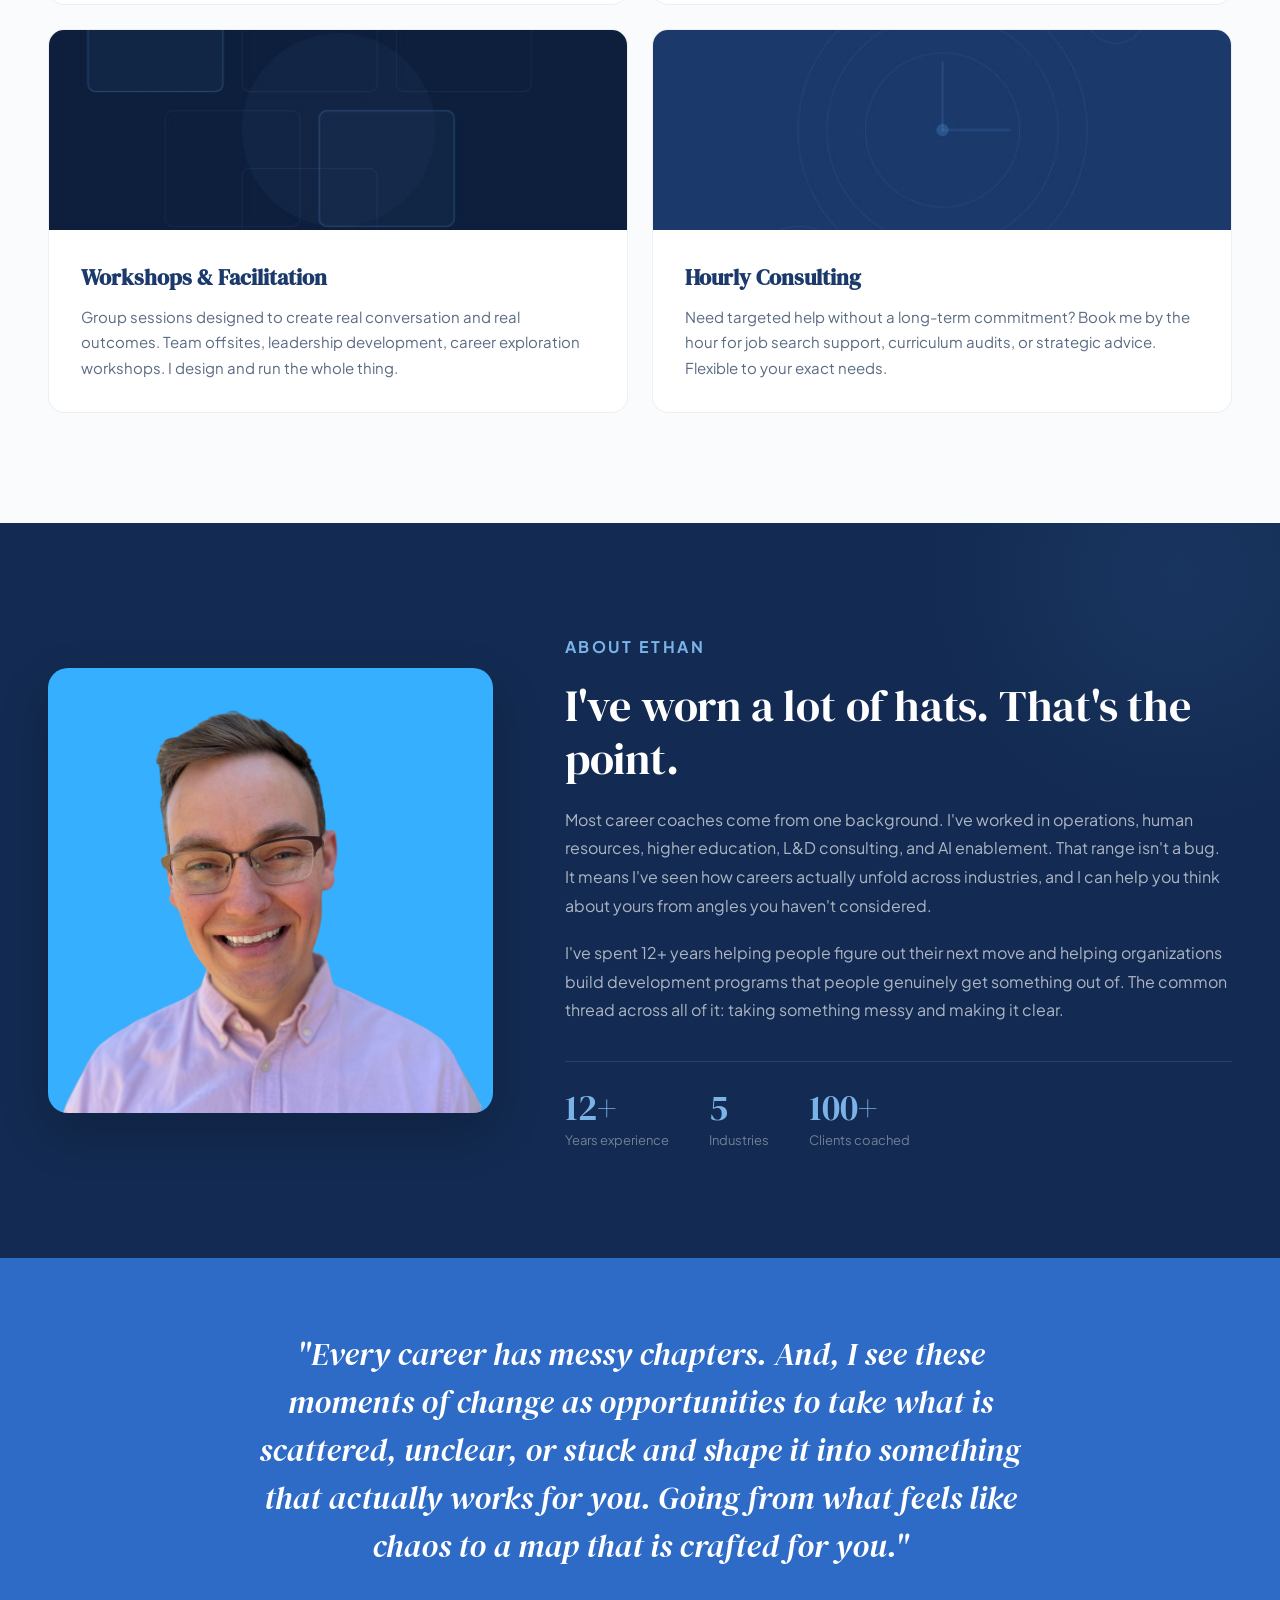
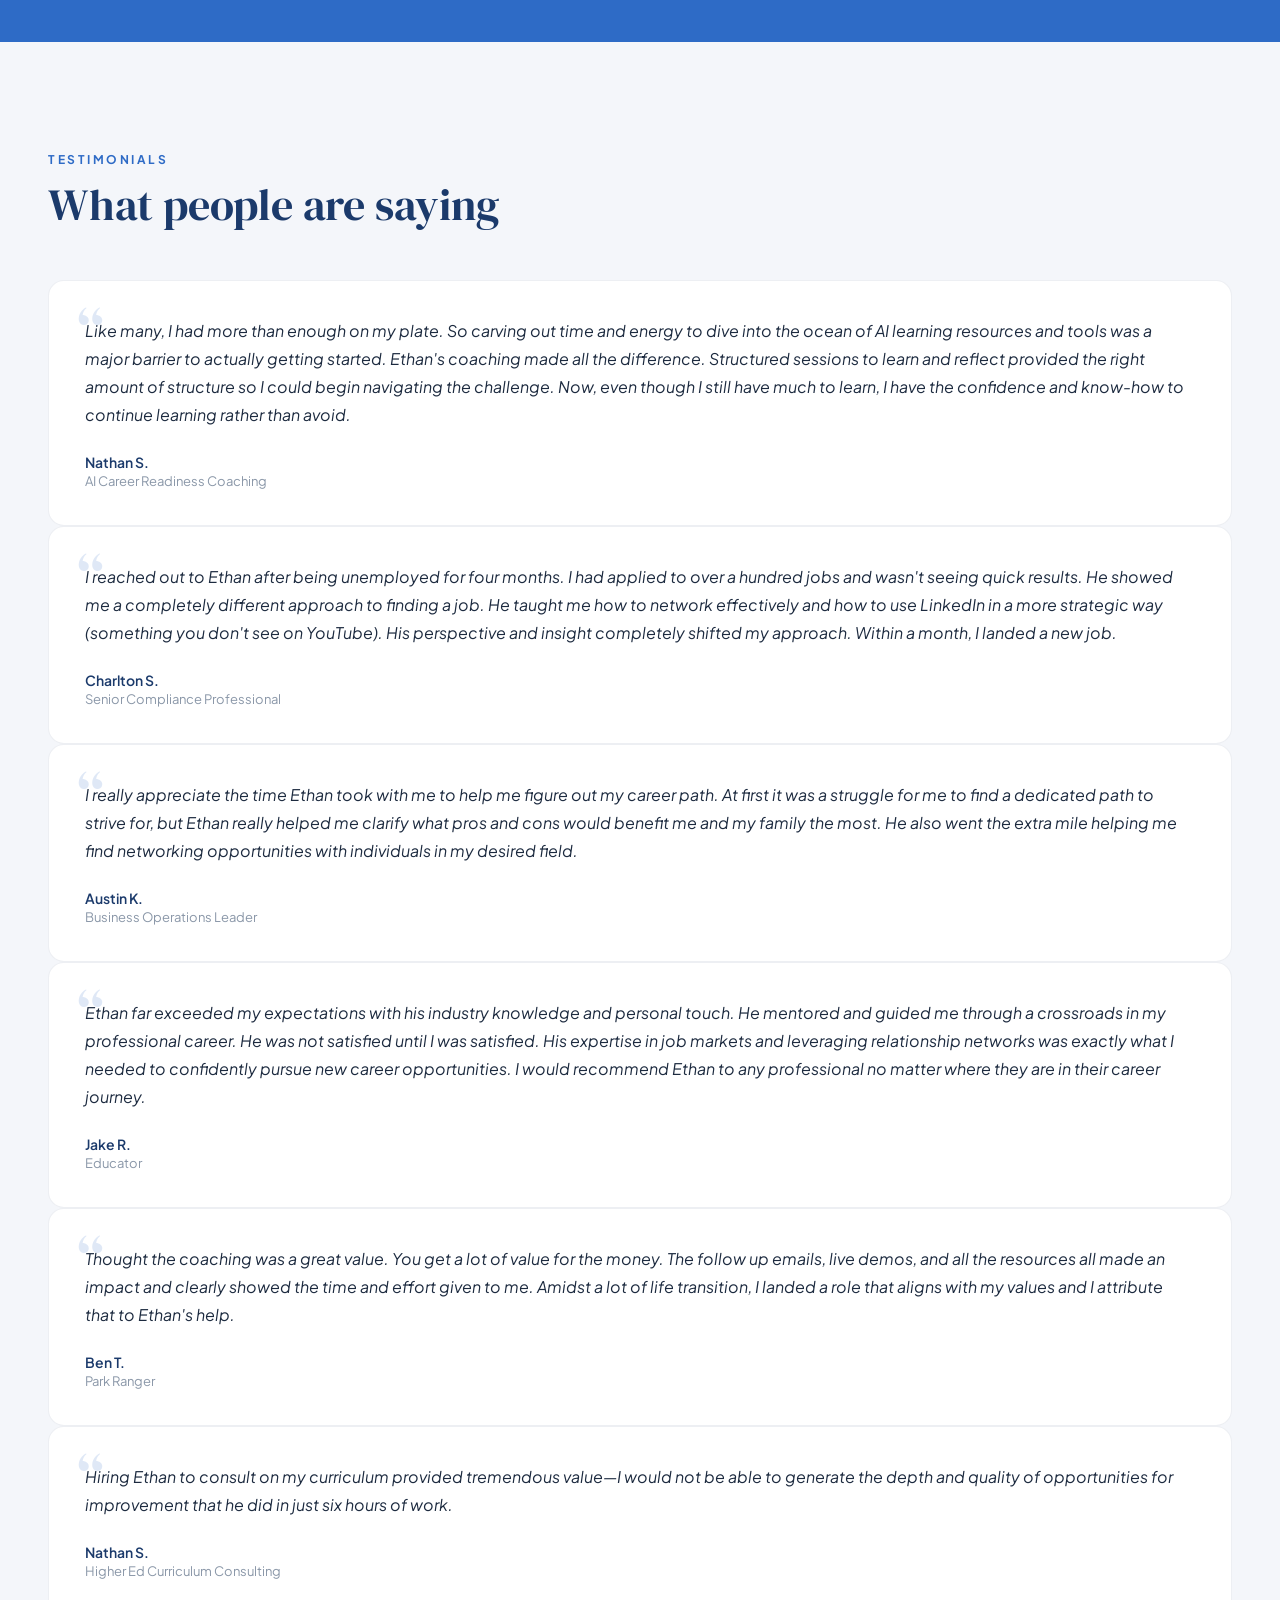
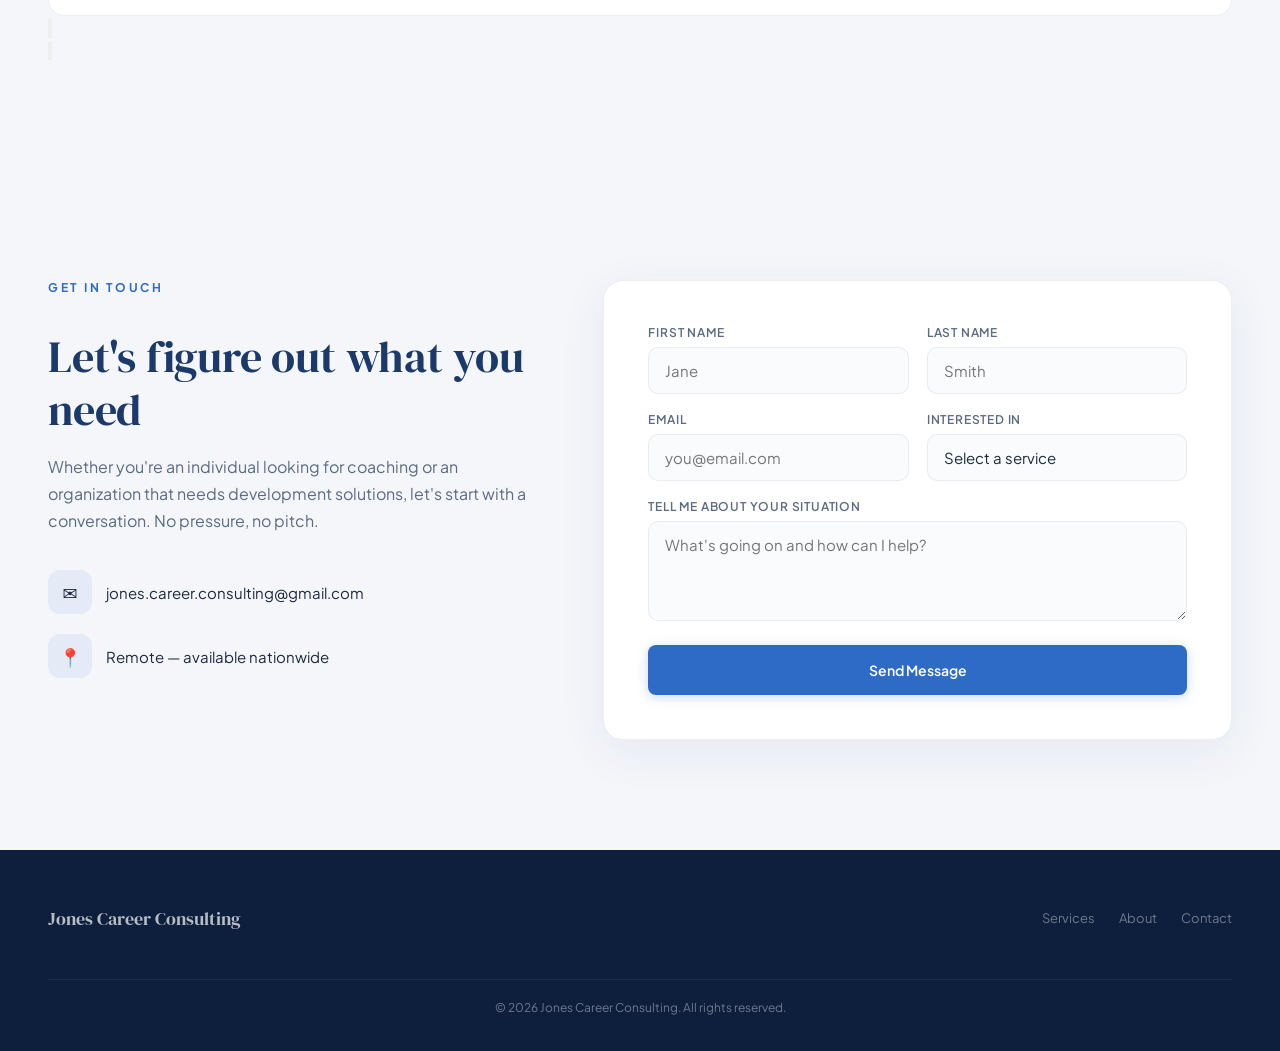
==== commit e7739b5f: "Replace testimonials grid with slider component Updated testimonial carousel with new client additio" ====
--- a/index.html
+++ b/index.html
@@ -144,16 +144,62 @@
     <p class="section-tag">Testimonials</p>
     <h2 class="section-title">What people are saying</h2>
   </div>
-  <div class="testimonials-grid">
-    <div class="test-card reveal">
-      <span class="quote-mark">&ldquo;</span>
-      <p>Thought the coaching was a great value. The bundle seems like you get a lot for the money. The follow up emails, live demos, and all the resources all added value and clearly showed the time and effort given.</p>
-      <div class="test-author">Coaching Client</div>
-    </div>
-    <div class="test-card reveal">
-      <span class="quote-mark">&ldquo;</span>
-      <p>Hiring Ethan to consult on my curriculum provided tremendous value&mdash;I would not be able to generate the depth and quality of opportunities for improvement that he did in just six hours of work.</p>
-      <div class="test-author">Consulting Client</div>
+  <div class="slider-wrap reveal">
+    <div class="slider-track">
+      <div class="slider-inner" id="sliderInner">
+
+        <div class="test-card">
+          <span class="quote-mark">&ldquo;</span>
+          <p>Like many, I had more than enough on my plate. So carving out time and energy to dive into the ocean of AI learning resources and tools was a major barrier to actually getting started. Ethan's coaching made all the difference. Structured sessions to learn and reflect provided the right amount of structure so I could begin navigating the challenge. Now, even though I still have much to learn, I have the confidence and know-how to continue learning rather than avoid.</p>
+          <div class="test-author">Nathan S.</div>
+          <div class="test-role">AI Career Readiness Coaching</div>
+        </div>
+
+        <div class="test-card">
+          <span class="quote-mark">&ldquo;</span>
+          <p>I reached out to Ethan after being unemployed for four months. I had applied to over a hundred jobs and wasn't seeing quick results. He showed me a completely different approach to finding a job. He taught me how to network effectively and how to use LinkedIn in a more strategic way (something you don't see on YouTube). His perspective and insight completely shifted my approach. Within a month, I landed a new job.</p>
+          <div class="test-author">Charlton S.</div>
+          <div class="test-role">Senior Compliance Professional</div>
+        </div>
+
+        <div class="test-card">
+          <span class="quote-mark">&ldquo;</span>
+          <p>I really appreciate the time Ethan took with me to help me figure out my career path. At first it was a struggle for me to find a dedicated path to strive for, but Ethan really helped me clarify what pros and cons would benefit me and my family the most. He also went the extra mile helping me find networking opportunities with individuals in my desired field.</p>
+          <div class="test-author">Austin K.</div>
+          <div class="test-role">Business Operations Leader</div>
+        </div>
+
+        <div class="test-card">
+          <span class="quote-mark">&ldquo;</span>
+          <p>Ethan far exceeded my expectations with his industry knowledge and personal touch. He mentored and guided me through a crossroads in my professional career. He was not satisfied until I was satisfied. His expertise in job markets and leveraging relationship networks was exactly what I needed to confidently pursue new career opportunities. I would recommend Ethan to any professional no matter where they are in their career journey.</p>
+          <div class="test-author">Jake R.</div>
+          <div class="test-role">Educator</div>
+        </div>
+
+        <div class="test-card">
+          <span class="quote-mark">&ldquo;</span>
+          <p>Thought the coaching was a great value. You get a lot of value for the money. The follow up emails, live demos, and all the resources all made an impact and clearly showed the time and effort given to me. Amidst a lot of life transition, I landed a role that aligns with my values and I attribute that to Ethan's help.</p>
+          <div class="test-author">Ben T.</div>
+          <div class="test-role">Park Ranger</div>
+        </div>
+
+        <div class="test-card">
+          <span class="quote-mark">&ldquo;</span>
+          <p>Hiring Ethan to consult on my curriculum provided tremendous value&mdash;I would not be able to generate the depth and quality of opportunities for improvement that he did in just six hours of work.</p>
+          <div class="test-author">Nathan S.</div>
+          <div class="test-role">Higher Ed Curriculum Consulting</div>
+        </div>
+
+      </div>
+    </div>
+    <div class="slider-controls">
+      <button class="slider-btn" id="sliderPrev" aria-label="Previous">
+        <svg viewBox="0 0 24 24"><polyline points="15 18 9 12 15 6"></polyline></svg>
+      </button>
+      <div class="slider-dots" id="sliderDots"></div>
+      <button class="slider-btn" id="sliderNext" aria-label="Next">
+        <svg viewBox="0 0 24 24"><polyline points="9 18 15 12 9 6"></polyline></svg>
+      </button>
     </div>
   </div>
 </section>
--- a/styles.css
+++ b/styles.css
@@ -549,3 +549,299 @@
   .footer-inner { flex-direction: column; text-align: center; }
   .footer-links { justify-content: center; }
 }
+
+
+/* ============================================
+   L&D PORTFOLIO PAGE STYLES
+   ============================================ */
+
+/* ---- PORTFOLIO HERO ---- */
+.portfolio-hero {
+  min-height: 60vh;
+  display: flex;
+  align-items: center;
+  padding: 160px 48px 100px;
+  background: linear-gradient(170deg, var(--bg) 0%, var(--bg-warm) 40%, #EDF2F9 100%);
+  position: relative;
+  overflow: hidden;
+}
+.portfolio-hero::after {
+  content: '';
+  position: absolute;
+  top: -30%;
+  right: -15%;
+  width: 700px;
+  height: 700px;
+  border-radius: 50%;
+  background: radial-gradient(circle, rgba(74,144,217,0.07) 0%, transparent 70%);
+  pointer-events: none;
+}
+.portfolio-hero::before {
+  content: '';
+  position: absolute;
+  bottom: -200px;
+  left: -100px;
+  width: 500px;
+  height: 500px;
+  border-radius: 50%;
+  background: radial-gradient(circle, rgba(46,107,198,0.05) 0%, transparent 70%);
+  pointer-events: none;
+}
+.portfolio-hero-inner {
+  max-width: 1200px;
+  margin: 0 auto;
+  width: 100%;
+  position: relative;
+  z-index: 2;
+}
+.portfolio-hero-content {
+  max-width: 720px;
+}
+.portfolio-hero h1 {
+  font-family: var(--serif);
+  font-size: clamp(42px, 5vw, 64px);
+  font-weight: 400;
+  line-height: 1.1;
+  color: var(--navy);
+  margin-bottom: 28px;
+  letter-spacing: -0.5px;
+  opacity: 0;
+  animation: fadeUp 0.7s 0.35s forwards;
+}
+.portfolio-hero h1 span { color: var(--accent); }
+.portfolio-hero-desc {
+  font-size: 18px;
+  line-height: 1.75;
+  color: var(--text-soft);
+  max-width: 580px;
+  opacity: 0;
+  animation: fadeUp 0.7s 0.5s forwards;
+}
+.portfolio-hero .hero-tag {
+  opacity: 0;
+  animation: fadeUp 0.7s 0.2s forwards;
+}
+
+/* ---- FEATURED SAMPLE (Evolve) ---- */
+.sample-featured {
+  background: var(--bg);
+  padding: 110px 48px;
+}
+.sample-featured-grid {
+  max-width: 1200px;
+  margin: 0 auto;
+  display: grid;
+  grid-template-columns: 1fr 1.15fr;
+  gap: 72px;
+  align-items: center;
+}
+.sample-featured-visual {
+  border-radius: 16px;
+  overflow: hidden;
+  box-shadow: 0 20px 60px rgba(27,58,107,0.12);
+  border: 1px solid var(--border);
+  max-width: 460px;
+}
+.sample-featured-visual img {
+  width: 100%;
+  height: auto;
+  display: block;
+}
+.sample-featured-content .section-tag {
+  margin-bottom: 14px;
+}
+.sample-featured-content h2 {
+  margin-bottom: 24px;
+}
+.sample-featured-content p {
+  font-size: 16px;
+  line-height: 1.8;
+  color: var(--text-soft);
+  margin-bottom: 20px;
+}
+
+/* ---- SAMPLE META (clean inline version) ---- */
+.sample-meta {
+  font-size: 13px !important;
+  color: var(--text-muted) !important;
+  margin-bottom: 28px !important;
+  letter-spacing: 0.2px;
+  line-height: 1.6 !important;
+}
+.sample-meta strong {
+  color: var(--navy);
+  font-weight: 600;
+  text-transform: uppercase;
+  font-size: 11px;
+  letter-spacing: 1px;
+}
+
+/* ---- SAMPLE NOTE ---- */
+.sample-note {
+  font-size: 14px !important;
+  color: var(--text-muted) !important;
+  padding: 16px 20px;
+  background: var(--bg-warm);
+  border-radius: 8px;
+  margin-top: 8px !important;
+  margin-bottom: 28px !important;
+}
+
+/* ---- SAMPLE CTAs ---- */
+.sample-cta {
+  margin-top: 36px;
+  display: flex;
+  align-items: center;
+  gap: 18px;
+  flex-wrap: wrap;
+}
+.sample-access-note {
+  font-size: 13px;
+  color: var(--text-muted);
+  font-style: italic;
+}
+
+/* ---- SAMPLE GRID (Samples 2 & 3) ---- */
+.samples-grid-section {
+  background: var(--bg-warm);
+  padding: 110px 48px;
+}
+.samples-grid-header {
+  max-width: 1200px;
+  margin: 0 auto 56px;
+}
+.samples-grid {
+  max-width: 1200px;
+  margin: 0 auto;
+  display: grid;
+  grid-template-columns: 1fr 1fr;
+  gap: 32px;
+}
+.sample-card {
+  background: #fff;
+  border: 1px solid var(--border);
+  border-radius: 16px;
+  overflow: hidden;
+  transition: all 0.4s;
+  display: flex;
+  flex-direction: column;
+}
+.sample-card:hover {
+  transform: translateY(-4px);
+  box-shadow: 0 16px 48px rgba(27,58,107,0.1);
+}
+.sample-card-visual {
+  width: 100%;
+  height: 180px;
+  overflow: hidden;
+  position: relative;
+  background: var(--bg-warm);
+  border-bottom: 1px solid var(--border);
+}
+.sample-card-visual img {
+  width: 100%;
+  height: 100%;
+  object-fit: cover;
+  object-position: top center;
+  display: block;
+}
+.sample-card-body {
+  padding: 36px 32px;
+  display: flex;
+  flex-direction: column;
+  flex-grow: 1;
+}
+.sample-card-body .section-tag {
+  margin-bottom: 14px;
+}
+.sample-card-body h3 {
+  font-family: var(--serif);
+  font-size: 24px;
+  color: var(--navy);
+  margin-bottom: 18px;
+  line-height: 1.3;
+  font-weight: 400;
+}
+.sample-card-body p {
+  font-size: 15px;
+  line-height: 1.75;
+  color: var(--text-soft);
+  margin-bottom: 18px;
+}
+.sample-card-body .sample-cta {
+  margin-top: auto;
+}
+
+/* ---- PORTFOLIO CTA ---- */
+.portfolio-cta {
+  background: var(--navy-deep);
+  color: #fff;
+  text-align: center;
+  position: relative;
+  overflow: hidden;
+  padding: 110px 48px;
+}
+.portfolio-cta::before {
+  content: '';
+  position: absolute;
+  top: -100px;
+  left: 50%;
+  transform: translateX(-50%);
+  width: 600px;
+  height: 600px;
+  border-radius: 50%;
+  background: radial-gradient(circle, rgba(74,144,217,0.12) 0%, transparent 70%);
+  pointer-events: none;
+}
+.portfolio-cta-inner {
+  max-width: 700px;
+  margin: 0 auto;
+  position: relative;
+  z-index: 2;
+}
+.portfolio-cta h2 {
+  font-family: var(--serif);
+  font-size: clamp(30px, 3.2vw, 42px);
+  font-weight: 400;
+  color: #fff;
+  margin-bottom: 24px;
+  line-height: 1.2;
+}
+.portfolio-cta p {
+  font-size: 17px;
+  line-height: 1.75;
+  color: rgba(255,255,255,0.7);
+  margin-bottom: 36px;
+}
+
+/* ---- PORTFOLIO RESPONSIVE ---- */
+@media (max-width: 900px) {
+  .portfolio-hero {
+    padding: 130px 24px 70px;
+    min-height: auto;
+  }
+  .sample-featured {
+    padding: 70px 24px;
+  }
+  .sample-featured-grid {
+    grid-template-columns: 1fr;
+    gap: 40px;
+  }
+  .sample-featured-visual {
+    max-width: 100%;
+    margin: 0 auto;
+  }
+  .samples-grid-section {
+    padding: 70px 24px;
+  }
+  .samples-grid {
+    grid-template-columns: 1fr;
+    gap: 24px;
+  }
+  .sample-card-body {
+    padding: 28px 24px;
+  }
+  .portfolio-cta {
+    padding: 70px 24px;
+  }
+}
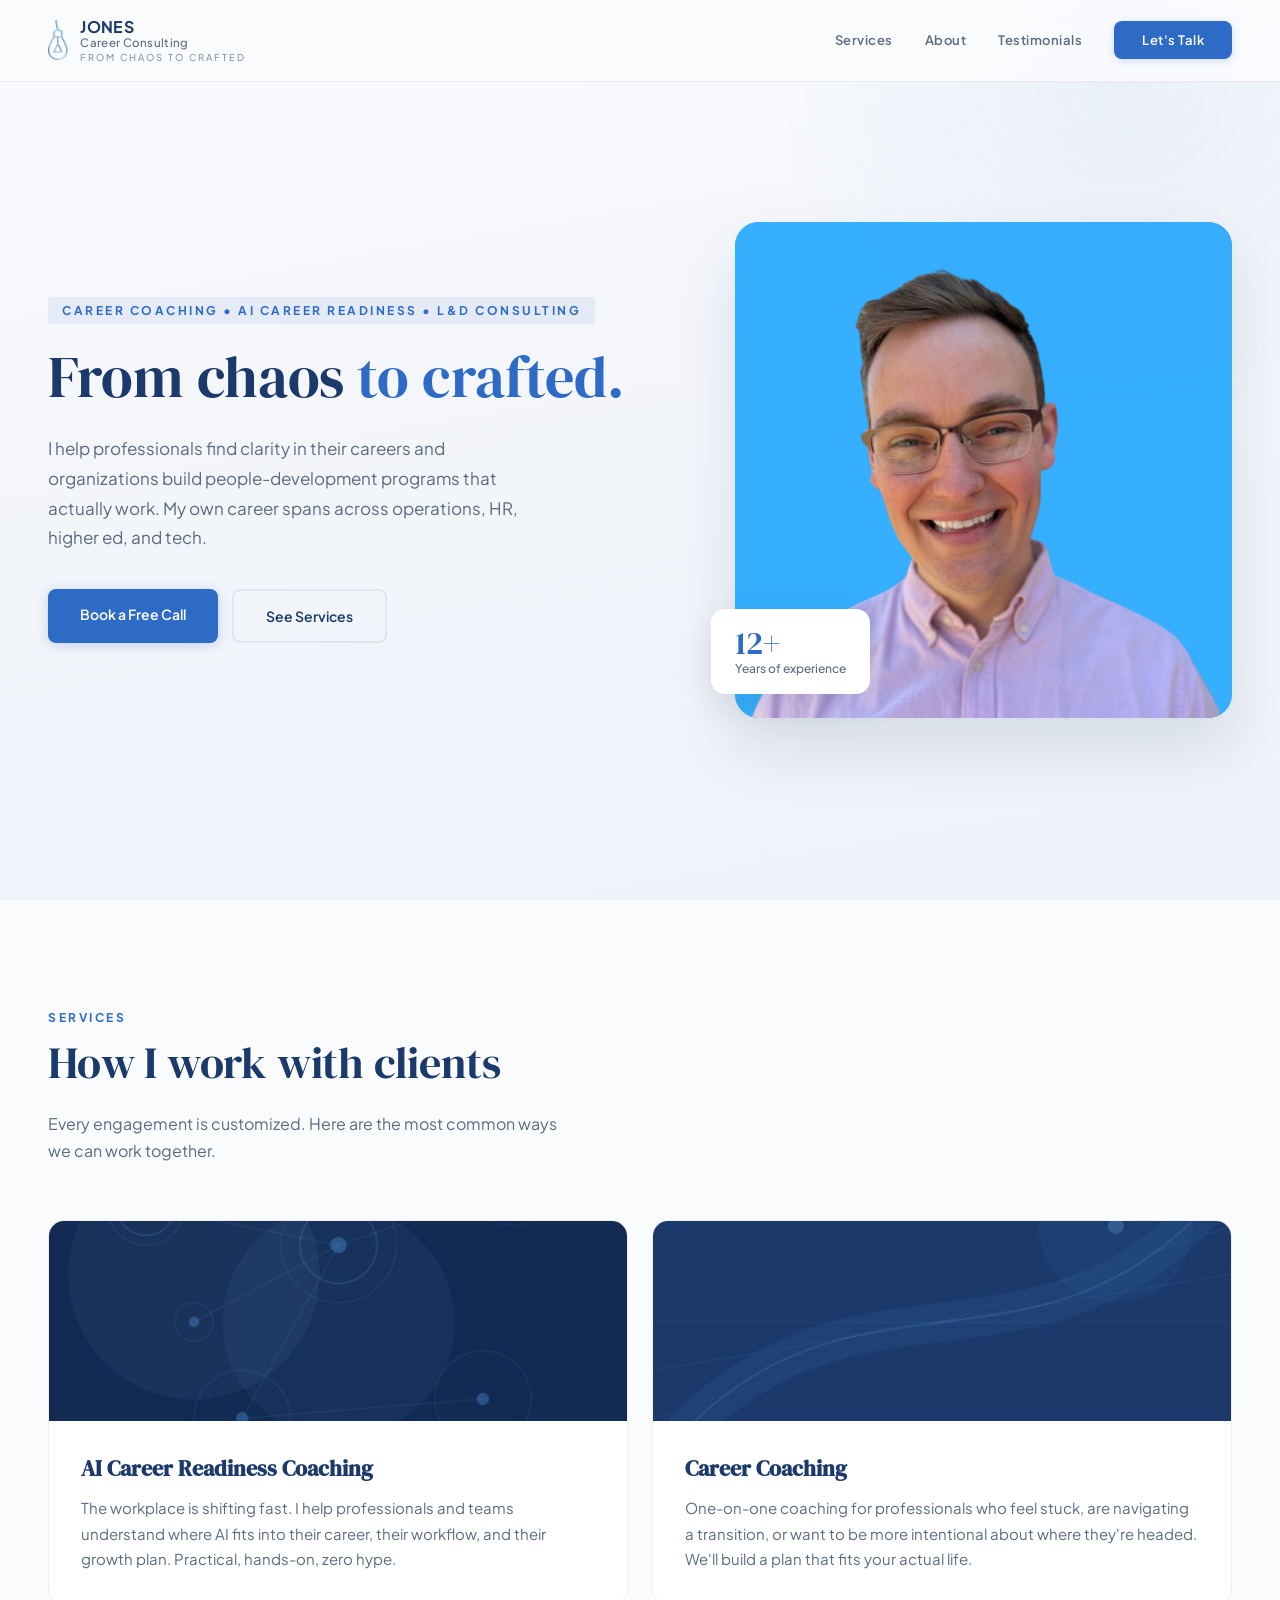
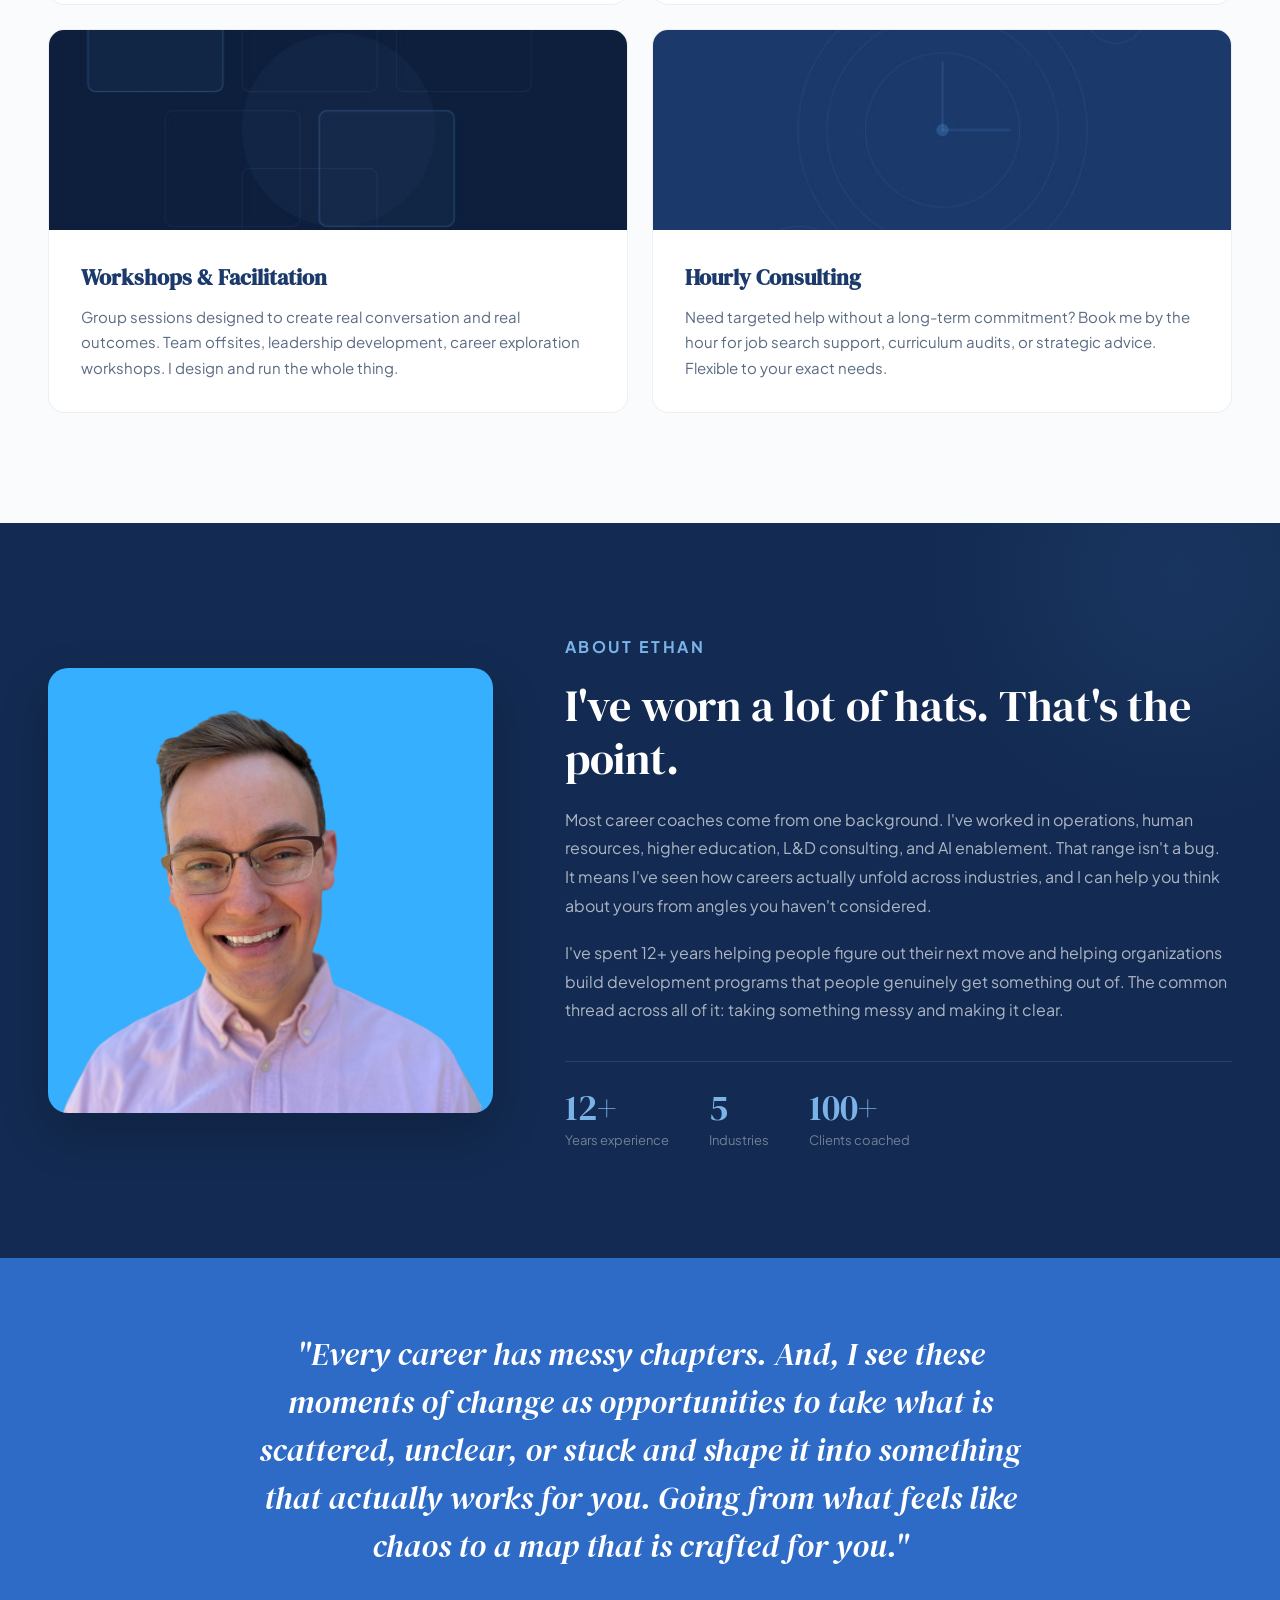
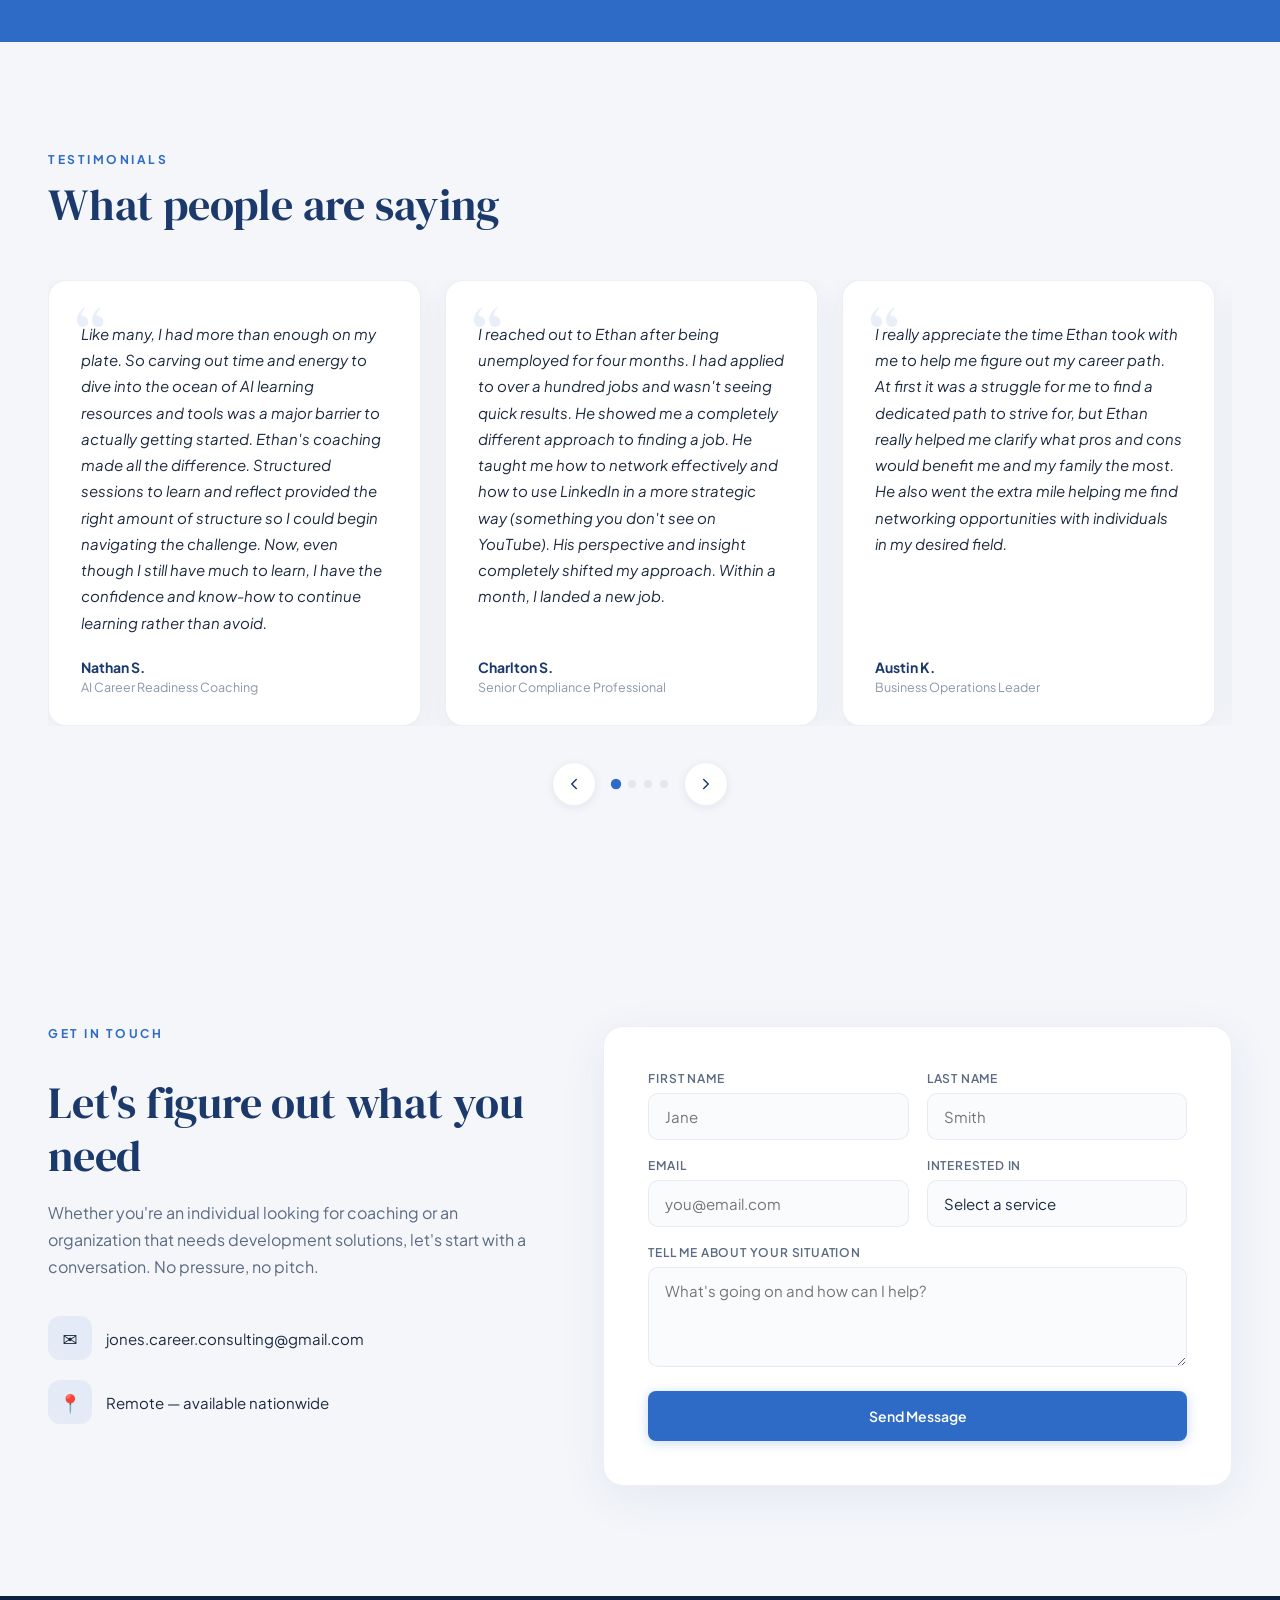
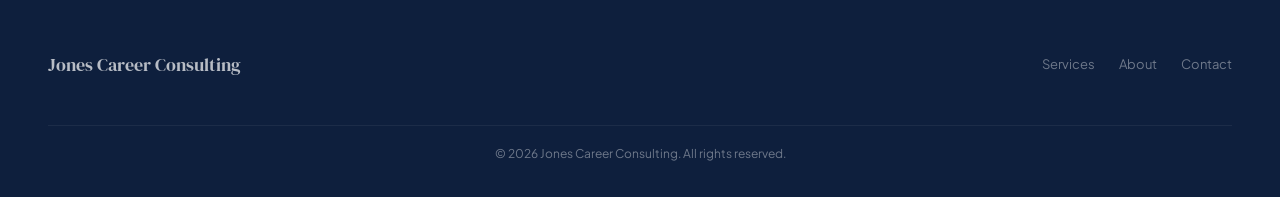
==== commit 883c6611: "Update SVG elements in slider controls improvement to how testimonials display" ====
--- a/index.html
+++ b/index.html
@@ -194,11 +194,11 @@
     </div>
     <div class="slider-controls">
       <button class="slider-btn" id="sliderPrev" aria-label="Previous">
-        <svg viewBox="0 0 24 24"><polyline points="15 18 9 12 15 6"></polyline></svg>
+        <svg xmlns="http://www.w3.org/2000/svg" viewBox="0 0 24 24"><polyline points="15 18 9 12 15 6"></polyline></svg>
       </button>
       <div class="slider-dots" id="sliderDots"></div>
       <button class="slider-btn" id="sliderNext" aria-label="Next">
-        <svg viewBox="0 0 24 24"><polyline points="9 18 15 12 9 6"></polyline></svg>
+        <svg xmlns="http://www.w3.org/2000/svg" viewBox="0 0 24 24"><polyline points="9 18 15 12 9 6"></polyline></svg>
       </button>
     </div>
   </div>
--- a/styles.css
+++ b/styles.css
@@ -358,41 +358,99 @@
 /* ---- TESTIMONIALS ---- */
 .testimonials { background: var(--bg-warm); }
 .testimonials-header { max-width: 1200px; margin: 0 auto 48px; }
-.testimonials-grid {
-  max-width: 900px;
-  margin: 0 auto;
-  display: grid;
-  grid-template-columns: repeat(auto-fit, minmax(320px, 1fr));
-  gap: 28px;
+
+/* ---- TESTIMONIAL SLIDER ---- */
+.slider-wrap { max-width: 1200px; margin: 0 auto; position: relative; }
+.slider-track { overflow: hidden; }
+.slider-inner {
+  display: flex;
+  transition: transform 0.55s cubic-bezier(0.16,1,0.3,1);
+  align-items: stretch;
+  gap: 24px;
 }
 .test-card {
   background: #fff;
   border: 1px solid var(--border);
-  border-radius: 16px;
-  padding: 36px;
+  border-radius: 18px;
+  padding: 40px 32px 30px;
   position: relative;
+  flex-shrink: 0;
+  box-shadow: 0 8px 28px rgba(27,58,107,0.06);
+  display: flex;
+  flex-direction: column;
+  box-sizing: border-box;
 }
 .test-card .quote-mark {
   font-family: var(--serif);
-  font-size: 64px;
+  font-size: 72px;
   color: var(--accent);
-  opacity: 0.15;
+  opacity: 0.1;
   line-height: 1;
   position: absolute;
-  top: 20px;
-  left: 28px;
+  top: 18px;
+  left: 26px;
 }
 .test-card p {
-  font-size: 16px;
+  font-size: 15px;
   font-style: italic;
   line-height: 1.75;
   color: var(--text);
-  margin-bottom: 24px;
+  margin-bottom: 22px;
   position: relative;
   z-index: 1;
-}
-.test-author { font-size: 14px; font-weight: 600; color: var(--navy); }
-.test-role { font-size: 13px; color: var(--text-muted); margin-top: 2px; }
+  flex-grow: 1;
+}
+.test-author { font-size: 14px; font-weight: 700; color: var(--navy); }
+.test-role { font-size: 12.5px; color: var(--text-muted); margin-top: 3px; }
+
+.slider-controls {
+  display: flex;
+  align-items: center;
+  justify-content: center;
+  gap: 16px;
+  margin-top: 36px;
+}
+.slider-btn {
+  width: 44px;
+  height: 44px;
+  border-radius: 50%;
+  background: #fff;
+  border: 1.5px solid var(--border);
+  display: flex;
+  align-items: center;
+  justify-content: center;
+  cursor: pointer;
+  transition: all 0.3s;
+  color: var(--navy);
+  box-shadow: 0 2px 8px rgba(27,58,107,0.08);
+}
+.slider-btn:hover {
+  background: var(--accent);
+  border-color: var(--accent);
+  color: #fff;
+  transform: translateY(-1px);
+}
+.slider-btn svg {
+  width: 18px;
+  height: 18px;
+  stroke: currentColor;
+  fill: none;
+  stroke-width: 2;
+  stroke-linecap: round;
+  stroke-linejoin: round;
+}
+.slider-dots { display: flex; gap: 8px; align-items: center; }
+.slider-dot {
+  width: 8px;
+  height: 8px;
+  border-radius: 50%;
+  background: var(--border);
+  border: none;
+  cursor: pointer;
+  transition: all 0.3s;
+  padding: 0;
+}
+.slider-dot.active { background: var(--accent); transform: scale(1.3); }
 
 /* ---- CONTACT ---- */
 .contact { background: var(--bg-warm); }
@@ -549,299 +607,3 @@
   .footer-inner { flex-direction: column; text-align: center; }
   .footer-links { justify-content: center; }
 }
-
-
-/* ============================================
-   L&D PORTFOLIO PAGE STYLES
-   ============================================ */
-
-/* ---- PORTFOLIO HERO ---- */
-.portfolio-hero {
-  min-height: 60vh;
-  display: flex;
-  align-items: center;
-  padding: 160px 48px 100px;
-  background: linear-gradient(170deg, var(--bg) 0%, var(--bg-warm) 40%, #EDF2F9 100%);
-  position: relative;
-  overflow: hidden;
-}
-.portfolio-hero::after {
-  content: '';
-  position: absolute;
-  top: -30%;
-  right: -15%;
-  width: 700px;
-  height: 700px;
-  border-radius: 50%;
-  background: radial-gradient(circle, rgba(74,144,217,0.07) 0%, transparent 70%);
-  pointer-events: none;
-}
-.portfolio-hero::before {
-  content: '';
-  position: absolute;
-  bottom: -200px;
-  left: -100px;
-  width: 500px;
-  height: 500px;
-  border-radius: 50%;
-  background: radial-gradient(circle, rgba(46,107,198,0.05) 0%, transparent 70%);
-  pointer-events: none;
-}
-.portfolio-hero-inner {
-  max-width: 1200px;
-  margin: 0 auto;
-  width: 100%;
-  position: relative;
-  z-index: 2;
-}
-.portfolio-hero-content {
-  max-width: 720px;
-}
-.portfolio-hero h1 {
-  font-family: var(--serif);
-  font-size: clamp(42px, 5vw, 64px);
-  font-weight: 400;
-  line-height: 1.1;
-  color: var(--navy);
-  margin-bottom: 28px;
-  letter-spacing: -0.5px;
-  opacity: 0;
-  animation: fadeUp 0.7s 0.35s forwards;
-}
-.portfolio-hero h1 span { color: var(--accent); }
-.portfolio-hero-desc {
-  font-size: 18px;
-  line-height: 1.75;
-  color: var(--text-soft);
-  max-width: 580px;
-  opacity: 0;
-  animation: fadeUp 0.7s 0.5s forwards;
-}
-.portfolio-hero .hero-tag {
-  opacity: 0;
-  animation: fadeUp 0.7s 0.2s forwards;
-}
-
-/* ---- FEATURED SAMPLE (Evolve) ---- */
-.sample-featured {
-  background: var(--bg);
-  padding: 110px 48px;
-}
-.sample-featured-grid {
-  max-width: 1200px;
-  margin: 0 auto;
-  display: grid;
-  grid-template-columns: 1fr 1.15fr;
-  gap: 72px;
-  align-items: center;
-}
-.sample-featured-visual {
-  border-radius: 16px;
-  overflow: hidden;
-  box-shadow: 0 20px 60px rgba(27,58,107,0.12);
-  border: 1px solid var(--border);
-  max-width: 460px;
-}
-.sample-featured-visual img {
-  width: 100%;
-  height: auto;
-  display: block;
-}
-.sample-featured-content .section-tag {
-  margin-bottom: 14px;
-}
-.sample-featured-content h2 {
-  margin-bottom: 24px;
-}
-.sample-featured-content p {
-  font-size: 16px;
-  line-height: 1.8;
-  color: var(--text-soft);
-  margin-bottom: 20px;
-}
-
-/* ---- SAMPLE META (clean inline version) ---- */
-.sample-meta {
-  font-size: 13px !important;
-  color: var(--text-muted) !important;
-  margin-bottom: 28px !important;
-  letter-spacing: 0.2px;
-  line-height: 1.6 !important;
-}
-.sample-meta strong {
-  color: var(--navy);
-  font-weight: 600;
-  text-transform: uppercase;
-  font-size: 11px;
-  letter-spacing: 1px;
-}
-
-/* ---- SAMPLE NOTE ---- */
-.sample-note {
-  font-size: 14px !important;
-  color: var(--text-muted) !important;
-  padding: 16px 20px;
-  background: var(--bg-warm);
-  border-radius: 8px;
-  margin-top: 8px !important;
-  margin-bottom: 28px !important;
-}
-
-/* ---- SAMPLE CTAs ---- */
-.sample-cta {
-  margin-top: 36px;
-  display: flex;
-  align-items: center;
-  gap: 18px;
-  flex-wrap: wrap;
-}
-.sample-access-note {
-  font-size: 13px;
-  color: var(--text-muted);
-  font-style: italic;
-}
-
-/* ---- SAMPLE GRID (Samples 2 & 3) ---- */
-.samples-grid-section {
-  background: var(--bg-warm);
-  padding: 110px 48px;
-}
-.samples-grid-header {
-  max-width: 1200px;
-  margin: 0 auto 56px;
-}
-.samples-grid {
-  max-width: 1200px;
-  margin: 0 auto;
-  display: grid;
-  grid-template-columns: 1fr 1fr;
-  gap: 32px;
-}
-.sample-card {
-  background: #fff;
-  border: 1px solid var(--border);
-  border-radius: 16px;
-  overflow: hidden;
-  transition: all 0.4s;
-  display: flex;
-  flex-direction: column;
-}
-.sample-card:hover {
-  transform: translateY(-4px);
-  box-shadow: 0 16px 48px rgba(27,58,107,0.1);
-}
-.sample-card-visual {
-  width: 100%;
-  height: 180px;
-  overflow: hidden;
-  position: relative;
-  background: var(--bg-warm);
-  border-bottom: 1px solid var(--border);
-}
-.sample-card-visual img {
-  width: 100%;
-  height: 100%;
-  object-fit: cover;
-  object-position: top center;
-  display: block;
-}
-.sample-card-body {
-  padding: 36px 32px;
-  display: flex;
-  flex-direction: column;
-  flex-grow: 1;
-}
-.sample-card-body .section-tag {
-  margin-bottom: 14px;
-}
-.sample-card-body h3 {
-  font-family: var(--serif);
-  font-size: 24px;
-  color: var(--navy);
-  margin-bottom: 18px;
-  line-height: 1.3;
-  font-weight: 400;
-}
-.sample-card-body p {
-  font-size: 15px;
-  line-height: 1.75;
-  color: var(--text-soft);
-  margin-bottom: 18px;
-}
-.sample-card-body .sample-cta {
-  margin-top: auto;
-}
-
-/* ---- PORTFOLIO CTA ---- */
-.portfolio-cta {
-  background: var(--navy-deep);
-  color: #fff;
-  text-align: center;
-  position: relative;
-  overflow: hidden;
-  padding: 110px 48px;
-}
-.portfolio-cta::before {
-  content: '';
-  position: absolute;
-  top: -100px;
-  left: 50%;
-  transform: translateX(-50%);
-  width: 600px;
-  height: 600px;
-  border-radius: 50%;
-  background: radial-gradient(circle, rgba(74,144,217,0.12) 0%, transparent 70%);
-  pointer-events: none;
-}
-.portfolio-cta-inner {
-  max-width: 700px;
-  margin: 0 auto;
-  position: relative;
-  z-index: 2;
-}
-.portfolio-cta h2 {
-  font-family: var(--serif);
-  font-size: clamp(30px, 3.2vw, 42px);
-  font-weight: 400;
-  color: #fff;
-  margin-bottom: 24px;
-  line-height: 1.2;
-}
-.portfolio-cta p {
-  font-size: 17px;
-  line-height: 1.75;
-  color: rgba(255,255,255,0.7);
-  margin-bottom: 36px;
-}
-
-/* ---- PORTFOLIO RESPONSIVE ---- */
-@media (max-width: 900px) {
-  .portfolio-hero {
-    padding: 130px 24px 70px;
-    min-height: auto;
-  }
-  .sample-featured {
-    padding: 70px 24px;
-  }
-  .sample-featured-grid {
-    grid-template-columns: 1fr;
-    gap: 40px;
-  }
-  .sample-featured-visual {
-    max-width: 100%;
-    margin: 0 auto;
-  }
-  .samples-grid-section {
-    padding: 70px 24px;
-  }
-  .samples-grid {
-    grid-template-columns: 1fr;
-    gap: 24px;
-  }
-  .sample-card-body {
-    padding: 28px 24px;
-  }
-  .portfolio-cta {
-    padding: 70px 24px;
-  }
-}
